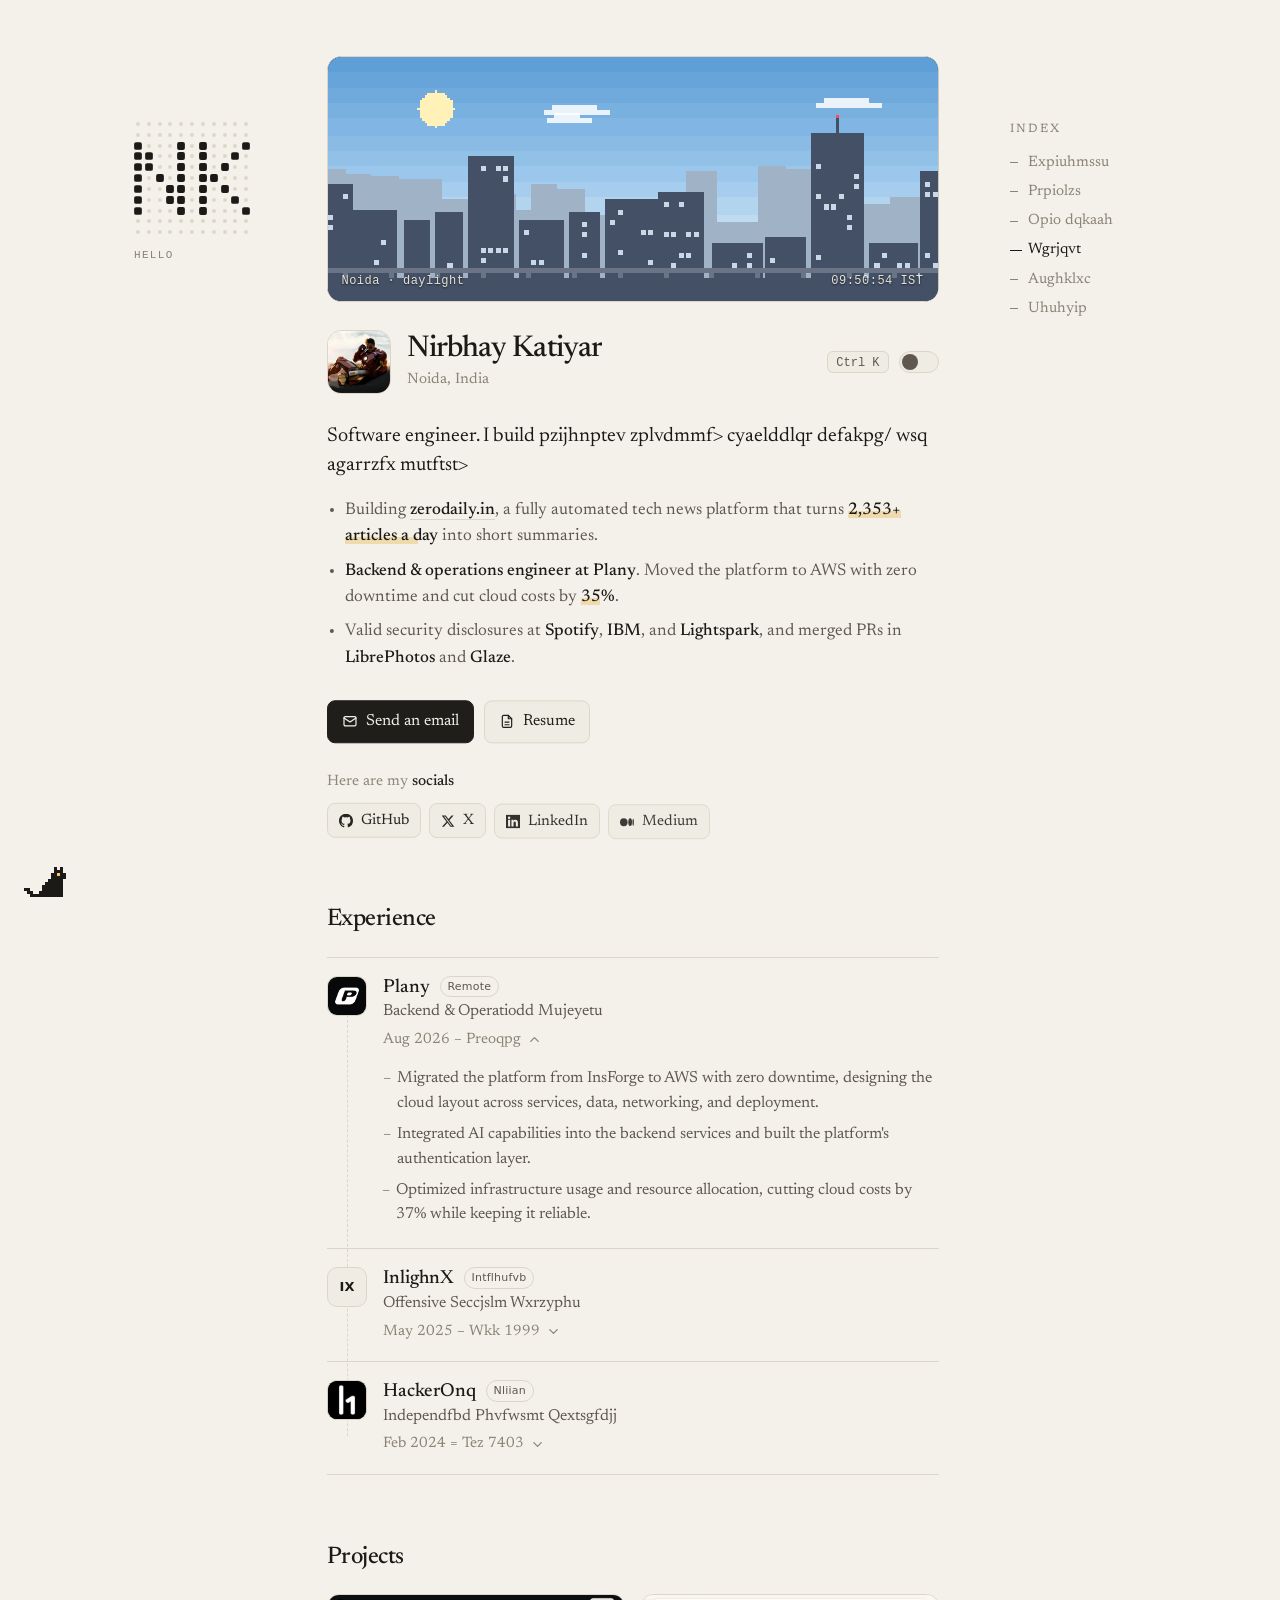
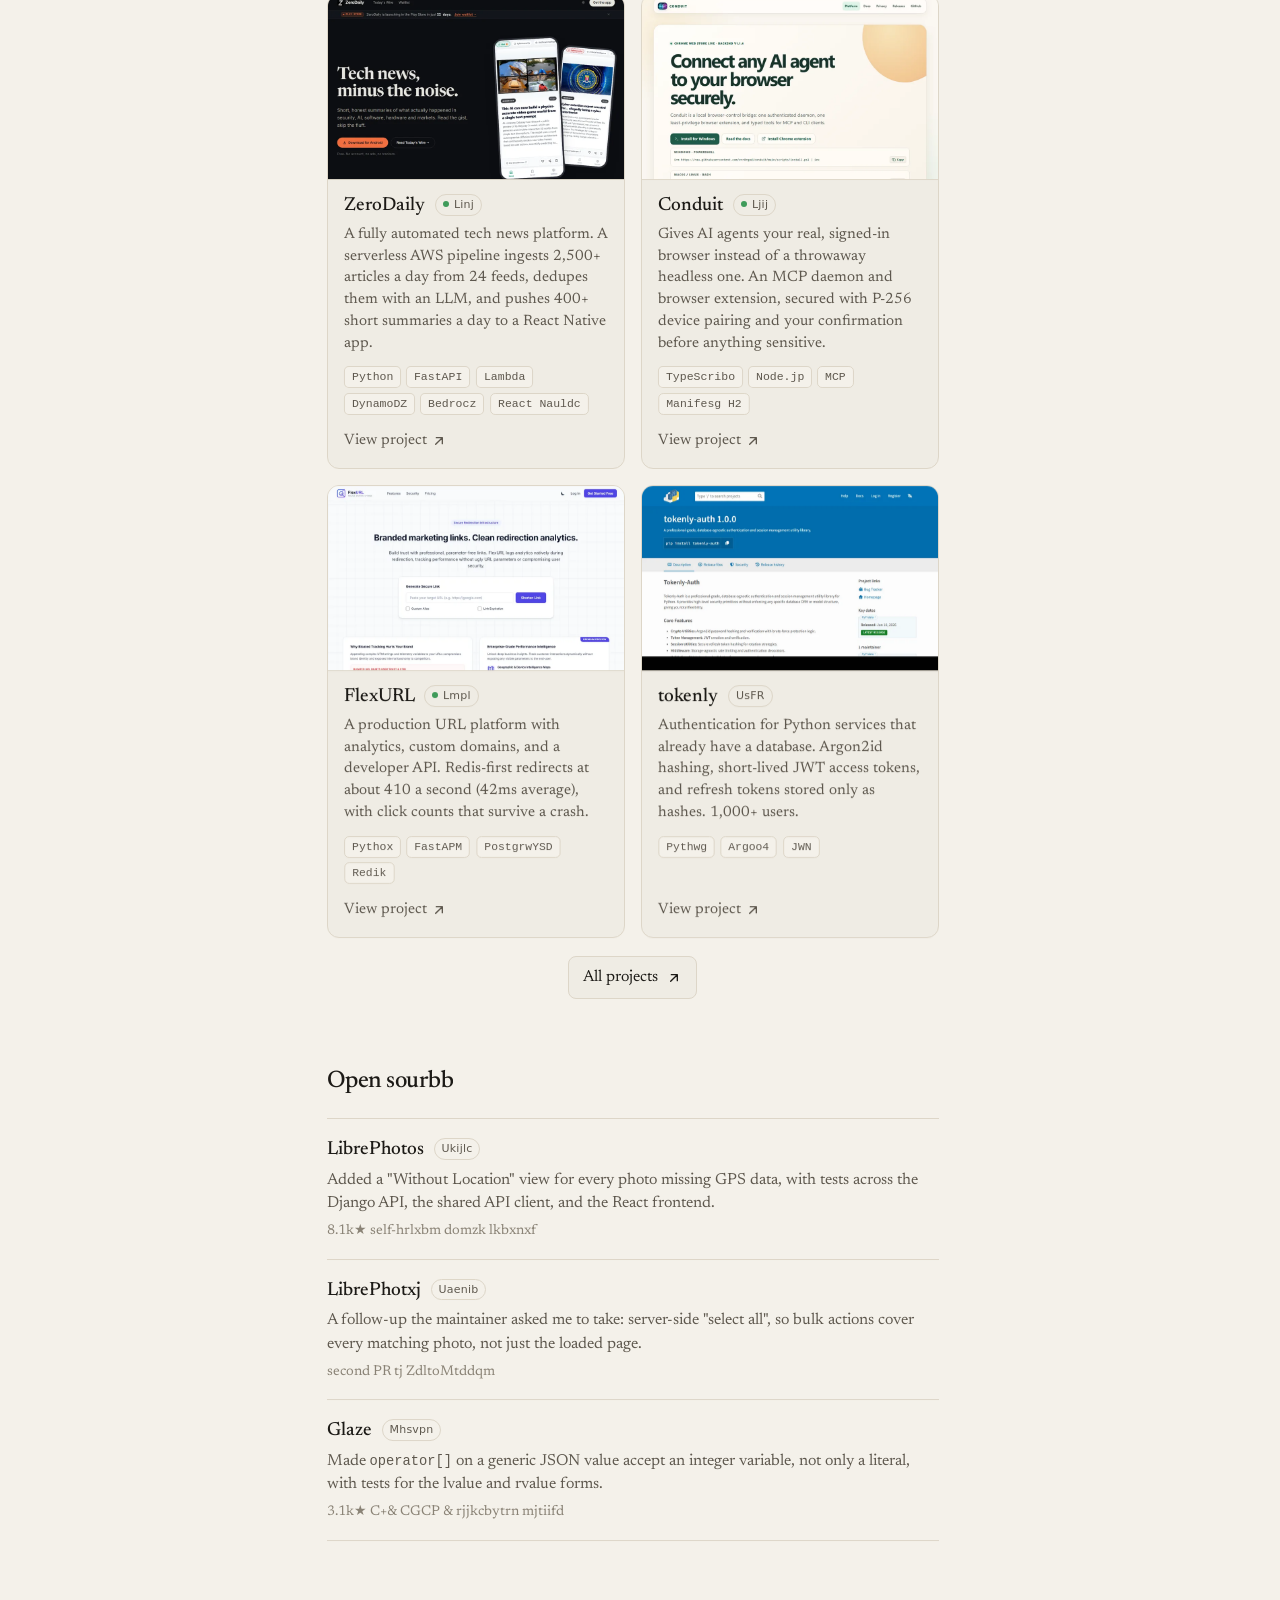
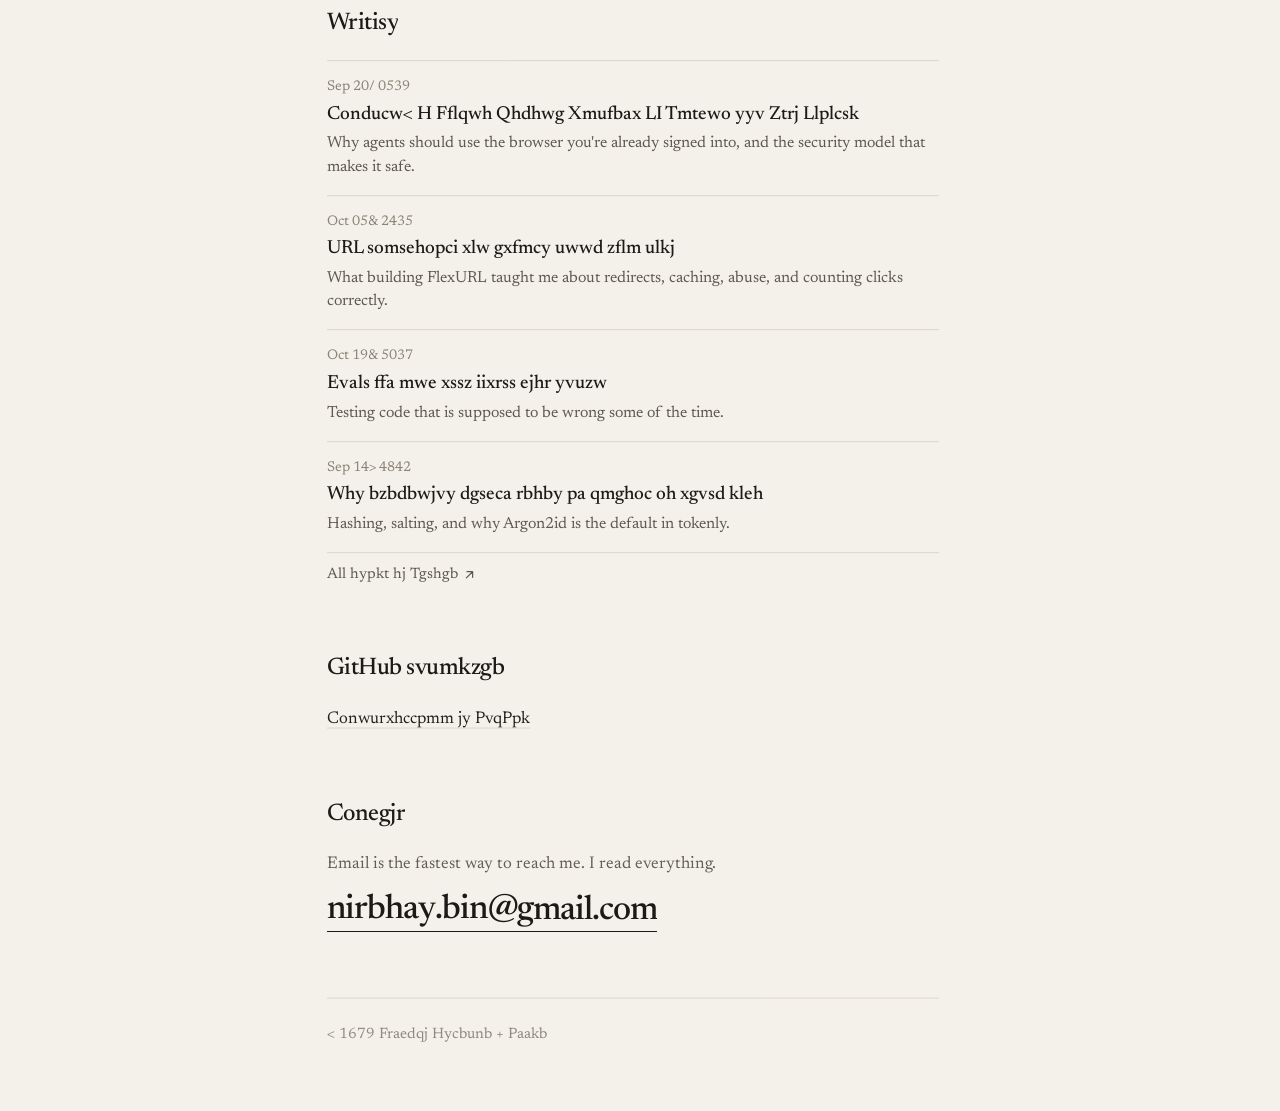
==== index.html @ 8729bc78 "Add Byte the pixel cat, llms.txt, and slow the text decode - Byte wanders the bottom edge, naps, cha" ====
<!DOCTYPE html>
<html lang="en">
<head>
<meta charset="UTF-8">
<meta name="viewport" content="width=device-width, initial-scale=1.0">
<title>Nirbhay Katiyar</title>
<meta name="description" content="Nirbhay Katiyar builds production backends, serverless systems, and security tooling. Valid disclosures at Spotify, IBM, and Lightspark.">
<link rel="canonical" href="https://nirbhay.me/">
<link rel="icon" href="favicon.svg" type="image/svg+xml">
<link rel="alternate" type="text/markdown" href="/llms.txt" title="Summary for AI agents">
<meta property="og:type" content="website">
<meta property="og:title" content="Nirbhay Katiyar">
<meta property="og:description" content="Production backends, serverless systems, and authorized security research.">
<meta property="og:url" content="https://nirbhay.me/">
<meta property="og:image" content="https://nirbhay.me/assets/og.png?v=2">
<meta property="og:image:width" content="1200">
<meta property="og:image:height" content="630">
<meta name="twitter:card" content="summary_large_image">
<link rel="preconnect" href="https://fonts.googleapis.com">
<link rel="preconnect" href="https://fonts.gstatic.com" crossorigin>
<link href="https://fonts.googleapis.com/css2?family=Newsreader:ital,opsz,wght@0,6..72,400;0,6..72,500;1,6..72,400&display=swap" rel="stylesheet">
<link rel="stylesheet" href="assets/style.css?v=e056c3e8">
<script>
try {
  var t = localStorage.getItem('nk-theme');
  if (t === 'dark')
    document.documentElement.classList.add('dark');
} catch (e) {}
if (window.matchMedia && !matchMedia('(prefers-reduced-motion: reduce)').matches) {
  document.documentElement.classList.add('m-js');
  setTimeout(function () { if (!window.__mOk) document.documentElement.classList.remove('m-js'); }, 2500);
}
</script>
</head>
<body class="home">

<svg width="0" height="0" style="position:absolute" aria-hidden="true">
  <symbol id="i-gh" viewBox="0 0 16 16"><path fill="currentColor" d="M8 0C3.58 0 0 3.58 0 8c0 3.54 2.29 6.53 5.47 7.59.4.07.55-.17.55-.38 0-.19-.01-.82-.01-1.49-2.01.37-2.53-.49-2.69-.94-.09-.23-.48-.94-.82-1.13-.28-.15-.68-.52-.01-.53.63-.01 1.08.58 1.23.82.72 1.21 1.87.87 2.33.66.07-.52.28-.87.51-1.07-1.78-.2-3.64-.89-3.64-3.95 0-.87.31-1.59.82-2.15-.08-.2-.36-1.02.08-2.12 0 0 .67-.21 2.2.82.64-.18 1.32-.27 2-.27.68 0 1.36.09 2 .27 1.53-1.04 2.2-.82 2.2-.82.44 1.1.16 1.92.08 2.12.51.56.82 1.27.82 2.15 0 3.07-1.87 3.75-3.65 3.95.29.25.54.73.54 1.48 0 1.07-.01 1.93-.01 2.2 0 .21.15.46.55.38A8.01 8.01 0 0 0 16 8c0-4.42-3.58-8-8-8z"/></symbol>
  <symbol id="i-x" viewBox="0 0 24 24"><path fill="currentColor" d="M18.24 2.25h3.31l-7.23 8.26 8.5 11.24h-6.65l-5.21-6.82-5.97 6.82H1.68l7.73-8.84L1.25 2.25h6.83l4.71 6.23zm-1.16 17.52h1.83L7.08 4.13H5.12z"/></symbol>
  <symbol id="i-in" viewBox="0 0 24 24"><path fill="currentColor" d="M20.45 20.45h-3.56v-5.57c0-1.33-.02-3.04-1.85-3.04-1.85 0-2.14 1.45-2.14 2.94v5.67H9.35V9h3.41v1.56h.05c.48-.9 1.64-1.85 3.37-1.85 3.6 0 4.27 2.37 4.27 5.46v6.28zM5.34 7.43a2.06 2.06 0 1 1 0-4.13 2.06 2.06 0 0 1 0 4.13zM7.12 20.45H3.56V9h3.56v11.45zM22.22 0H1.77C.79 0 0 .77 0 1.73v20.54C0 23.23.79 24 1.77 24h20.45c.98 0 1.78-.77 1.78-1.73V1.73C24 .77 23.2 0 22.22 0z"/></symbol>
  <symbol id="i-md" viewBox="0 0 24 24"><g fill="currentColor"><ellipse cx="6.5" cy="12" rx="6.5" ry="7"/><ellipse cx="17.4" cy="12" rx="3.2" ry="6.6"/><ellipse cx="22.6" cy="12" rx="1.2" ry="6"/></g></symbol>
  <symbol id="i-mail" viewBox="0 0 24 24"><g fill="none" stroke="currentColor" stroke-width="1.8" stroke-linecap="round" stroke-linejoin="round"><rect x="3" y="5" width="18" height="14" rx="2"/><path d="m3 7 9 6 9-6"/></g></symbol>
  <symbol id="i-doc" viewBox="0 0 24 24"><g fill="none" stroke="currentColor" stroke-width="1.8" stroke-linecap="round" stroke-linejoin="round"><path d="M14 3H7a2 2 0 0 0-2 2v14a2 2 0 0 0 2 2h10a2 2 0 0 0 2-2V8z"/><path d="M14 3v5h5M9 13h6M9 17h6"/></g></symbol>
  <symbol id="i-arrow" viewBox="0 0 24 24"><path fill="none" stroke="currentColor" stroke-width="2" stroke-linecap="round" stroke-linejoin="round" d="M7 17 17 7M8 7h9v9"/></symbol>
  <symbol id="i-chev" viewBox="0 0 24 24"><path fill="none" stroke="currentColor" stroke-width="2" stroke-linecap="round" stroke-linejoin="round" d="m6 9 6 6 6-6"/></symbol>
</svg>

<aside class="h-index" aria-label="On this page">
  <p>Index</p>
  <a href="#live" hidden>Live</a>
  <a href="#experience">Experience</a>
  <a href="#projects">Projects</a>
  <a href="#contributions">Open source</a>
  <a href="#writing">Writing</a>
  <a href="#activity">Activity</a>
  <a href="#contact">Contact</a>
</aside>

<div class="h-col">

<figure class="h-hero">
  <canvas id="sky" aria-label="Pixel-art Noida skyline that follows the time of day in India" role="img"></canvas>
  <figcaption><span id="skyMood">Noida</span><span id="skyClock"></span></figcaption>
</figure>

<header class="h-head">
  <img class="h-avatar" src="assets/img/avatar.jpg" alt="Nirbhay Katiyar" width="64" height="64">
  <div class="h-who">
    <h1>Nirbhay Katiyar</h1>
    <p>Noida, India</p>
  </div>
  <div class="h-tools">
    <button class="h-k" id="kOpen" type="button" aria-label="Open command palette"><kbd>Ctrl K</kbd></button>
    <button class="theme-sw" id="themeSw" type="button" aria-label="Switch color theme"></button>
  </div>
</header>

<section class="h-intro">
  <p class="h-lede">Software engineer. I build production backends, serverless systems, and security tooling.</p>
  <ul>
    <li>Building <a href="https://zerodaily.in" target="_blank" rel="noopener"><b>zerodaily.in</b></a>, a fully automated tech news platform that turns <b>2,500+ articles a day</b> into short summaries.</li>
    <li><b>Backend &amp; operations engineer at Plany</b>. Moved the platform to AWS with zero downtime and cut cloud costs by <b>37%</b>.</li>
    <li>Valid security disclosures at <b>Spotify</b>, <b>IBM</b>, and <b>Lightspark</b>, and merged PRs in <b>LibrePhotos</b> and <b>Glaze</b>.</li>
  </ul>
  <div class="h-cta">
    <a class="h-btn solid" href="mailto:nirbhay.bin@gmail.com"><svg><use href="#i-mail"/></svg>Send an email</a>
    <a class="h-btn" href="assets/resume.pdf?v=73116dfe" target="_blank" rel="noopener"><svg><use href="#i-doc"/></svg>Resume</a>
  </div>
  <p class="h-label">Here are my <b>socials</b></p>
  <div class="h-socials">
    <a class="h-chip" href="https://github.com/err0rgod" target="_blank" rel="noopener"><svg><use href="#i-gh"/></svg>GitHub</a>
    <a class="h-chip" href="https://x.com/err0rgod" target="_blank" rel="noopener"><svg><use href="#i-x"/></svg>X</a>
    <a class="h-chip" href="https://linkedin.com/in/nirbhay-katiyar" target="_blank" rel="noopener"><svg><use href="#i-in"/></svg>LinkedIn</a>
    <a class="h-chip" href="https://err0rgod.medium.com" target="_blank" rel="noopener"><svg><use href="#i-md"/></svg>Medium</a>
  </div>
</section>

<section id="live" class="h-sec h-live" hidden>
  <h2>Live from zerodaily.in</h2>
  <ol class="h-wire"></ol>
  <p class="h-live-more"><a href="https://zerodaily.in/wire" target="_blank" rel="noopener">Read the full wire <svg><use href="#i-arrow"/></svg></a></p>
</section>

<section id="experience" class="h-sec">
  <h2>Experience</h2>
  <div class="h-exp">
    <details class="h-job" open>
      <summary>
        <img class="h-logo" src="assets/img/plany.png" alt="" width="40" height="40">
        <div class="h-jobtext">
          <p class="h-co">Plany <span class="h-tag">Remote</span></p>
          <p class="h-role">Backend &amp; Operations Engineer</p>
          <p class="h-when">Aug 2026 – Present <svg class="h-chev"><use href="#i-chev"/></svg></p>
        </div>
      </summary>
      <ul>
        <li>Migrated the platform from InsForge to AWS with zero downtime, designing the cloud layout across services, data, networking, and deployment.</li>
        <li>Integrated AI capabilities into the backend services and built the platform's authentication layer.</li>
        <li>Optimized infrastructure usage and resource allocation, cutting cloud costs by 37% while keeping it reliable.</li>
      </ul>
    </details>
    <details class="h-job">
      <summary>
        <span class="h-logo h-mono" aria-hidden="true">IX</span>
        <div class="h-jobtext">
          <p class="h-co">InlighnX <span class="h-tag">Internship</span></p>
          <p class="h-role">Offensive Security Engineer</p>
          <p class="h-when">May 2025 – Aug 2025 <svg class="h-chev"><use href="#i-chev"/></svg></p>
        </div>
      </summary>
      <ul>
        <li>Reviewed auth flows, authorization boundaries, and exposed endpoints.</li>
        <li>Built Python for recon, subdomain discovery, and checks that could be repeated.</li>
        <li>Turned findings into proofs an engineer could act on, then retested the fix.</li>
      </ul>
    </details>
    <details class="h-job">
      <summary>
        <img class="h-logo" src="assets/img/hackerone.png" alt="" width="40" height="40">
        <div class="h-jobtext">
          <p class="h-co">HackerOne <span class="h-tag">Remote</span></p>
          <p class="h-role">Independent Security Researcher</p>
          <p class="h-when">Feb 2024 – Jan 2025 <svg class="h-chev"><use href="#i-chev"/></svg></p>
        </div>
      </summary>
      <ul>
        <li>Valid, triaged reports to IBM, Spotify, and Lightspark.</li>
        <li>IDOR, authentication flaws, information disclosure, and business-logic bugs.</li>
        <li>Wrote reproducible proofs and stayed through remediation.</li>
      </ul>
    </details>
  </div>
</section>

<section id="projects" class="h-sec">
  <h2>Projects</h2>
  <div class="h-cards">
    <a class="h-card" href="zerodaily.html">
      <img src="assets/img/zerodaily.webp" alt="zerodaily.in home page" width="880" height="550" loading="lazy">
      <div class="h-cardbody">
        <p class="h-cardtitle">ZeroDaily <span class="h-status live">Live</span></p>
        <p>A fully automated tech news platform. A serverless AWS pipeline ingests 2,500+ articles a day from 24 feeds, dedupes them with an LLM, and pushes 400+ short summaries a day to a React Native app.</p>
        <p class="h-stack"><span>Python</span><span>FastAPI</span><span>Lambda</span><span>DynamoDB</span><span>Bedrock</span><span>React Native</span></p>
        <span class="h-more">View project <svg><use href="#i-arrow"/></svg></span>
      </div>
    </a>
    <a class="h-card" href="conduit.html">
      <img src="assets/img/conduit.webp" alt="conduit.nirbhay.me home page" width="880" height="550" loading="lazy">
      <div class="h-cardbody">
        <p class="h-cardtitle">Conduit <span class="h-status live">Live</span></p>
        <p>Gives AI agents your real, signed-in browser instead of a throwaway headless one. An MCP daemon and browser extension, secured with P-256 device pairing and your confirmation before anything sensitive.</p>
        <p class="h-stack"><span>TypeScript</span><span>Node.js</span><span>MCP</span><span>Manifest V3</span></p>
        <span class="h-more">View project <svg><use href="#i-arrow"/></svg></span>
      </div>
    </a>
    <a class="h-card" href="flexurl.html">
      <img src="assets/img/flexurl.webp" alt="flexurl.app home page" width="880" height="550" loading="lazy">
      <div class="h-cardbody">
        <p class="h-cardtitle">FlexURL <span class="h-status live">Live</span></p>
        <p>A production URL platform with analytics, custom domains, and a developer API. Redis-first redirects at about 410 a second (42ms average), with click counts that survive a crash.</p>
        <p class="h-stack"><span>Python</span><span>FastAPI</span><span>PostgreSQL</span><span>Redis</span></p>
        <span class="h-more">View project <svg><use href="#i-arrow"/></svg></span>
      </div>
    </a>
    <a class="h-card" href="tokenly.html">
      <img src="assets/img/tokenly.webp" alt="tokenly-auth on PyPI" width="880" height="550" loading="lazy">
      <div class="h-cardbody">
        <p class="h-cardtitle">tokenly <span class="h-status">PyPI</span></p>
        <p>Authentication for Python services that already have a database. Argon2id hashing, short-lived JWT access tokens, and refresh tokens stored only as hashes. 1,000+ users.</p>
        <p class="h-stack"><span>Python</span><span>Argon2</span><span>JWT</span></p>
        <span class="h-more">View project <svg><use href="#i-arrow"/></svg></span>
      </div>
    </a>
  </div>
  <p class="h-all"><a class="h-btn" href="projects.html">All projects <svg><use href="#i-arrow"/></svg></a></p>
</section>

<section id="contributions" class="h-sec">
  <h2>Open source</h2>
  <div class="h-list">
    <a class="h-row" href="https://github.com/LibrePhotos/librephotos/pull/2558" target="_blank" rel="noopener">
      <p class="h-rowtitle">LibrePhotos <span class="h-tag">Merged</span></p>
      <p>Added a "Without Location" view for every photo missing GPS data, with tests across the Django API, the shared API client, and the React frontend.</p>
      <p class="h-meta">8.1k★ self-hosted photo manager</p>
    </a>
    <a class="h-row" href="https://github.com/LibrePhotos/librephotos/pull/2659" target="_blank" rel="noopener">
      <p class="h-rowtitle">LibrePhotos <span class="h-tag">Merged</span></p>
      <p>A follow-up the maintainer asked me to take: server-side "select all", so bulk actions cover every matching photo, not just the loaded page.</p>
      <p class="h-meta">second PR to LibrePhotos</p>
    </a>
    <a class="h-row" href="https://github.com/stephenberry/glaze/pull/2998" target="_blank" rel="noopener">
      <p class="h-rowtitle">Glaze <span class="h-tag">Merged</span></p>
      <p>Made <code>operator[]</code> on a generic JSON value accept an integer variable, not only a literal, with tests for the lvalue and rvalue forms.</p>
      <p class="h-meta">3.1k★ C++ JSON &amp; reflection library</p>
    </a>
  </div>
</section>

<section id="writing" class="h-sec">
  <h2>Writing</h2>
  <div class="h-list">
    <a class="h-row h-post" href="https://err0rgod.medium.com/conduit-a-secure-bridge-between-ai-agents-and-your-browser-7c4d27bb9a1b" target="_blank" rel="noopener">
      <p class="h-meta">Sep 20, 2026</p>
      <p class="h-rowtitle">Conduit: A Secure Bridge Between AI Agents and Your Browser</p>
      <p>Why agents should use the browser you're already signed into, and the security model that makes it safe.</p>
    </a>
    <a class="h-row h-post" href="https://err0rgod.medium.com/urlshorteners-are-harder-than-they-look-4e3148f29ccb" target="_blank" rel="noopener">
      <p class="h-meta">Oct 17, 2026</p>
      <p class="h-rowtitle">URL shorteners are harder than they look</p>
      <p>What building FlexURL taught me about redirects, caching, abuse, and counting clicks correctly.</p>
    </a>
    <a class="h-row h-post" href="https://err0rgod.medium.com/evals-and-how-they-differ-from-tests-3e412a9c8f67" target="_blank" rel="noopener">
      <p class="h-meta">Oct 19, 2026</p>
      <p class="h-rowtitle">Evals and how they differ from tests</p>
      <p>Testing code that is supposed to be wrong some of the time.</p>
    </a>
    <a class="h-row h-post" href="https://err0rgod.medium.com/why-passwords-should-never-be-stored-in-plain-text-2feddba25c54" target="_blank" rel="noopener">
      <p class="h-meta">Sep 18, 2026</p>
      <p class="h-rowtitle">Why passwords should never be stored in plain text</p>
      <p>Hashing, salting, and why Argon2id is the default in tokenly.</p>
    </a>
  </div>
  <p class="h-live-more"><a href="https://err0rgod.medium.com" target="_blank" rel="noopener">All posts on Medium <svg><use href="#i-arrow"/></svg></a></p>
</section>

<section id="activity" class="h-sec">
  <h2>GitHub activity</h2>
  <div class="cal" id="ghcal" data-user="err0rgod">
    <p class="cal-total"><a href="https://github.com/err0rgod" target="_blank" rel="noopener">Contributions on GitHub</a></p>
    <div class="cal-scroll"><div class="cal-grid" aria-hidden="true"></div></div>
  </div>
</section>

<section id="contact" class="h-sec">
  <h2>Contact</h2>
  <p class="h-contact">Email is the fastest way to reach me. I read everything.</p>
  <a class="email" href="mailto:nirbhay.bin@gmail.com">nirbhay.bin@gmail.com</a>
</section>

<footer class="h-foot">
  <span>© 2026 Nirbhay Katiyar · Noida</span>
</footer>

</div>

<script src="assets/site.js?v=4fc0b7d2"></script>
<script src="assets/hero.js?v=73bb0a71"></script>
<script src="assets/live.js?v=7a112f97"></script>
<script src="assets/cmdk.js?v=eb5fa84e"></script>
<script src="assets/vendor/anime.umd.min.js?v=4.5.0"></script>
<script src="assets/motion.js?v=9708ab90"></script>
<script src="assets/sign.js?v=d46a797c"></script>
<script src="assets/pet.js?v=a736d54f"></script>
</body>
</html>
---- assets/style.css ----
/* nirbhay.me — editorial, quiet */
:root {
  --paper: #f4f1ea;
  --panel: #efece4;
  --ink: #1c1a16;
  --soft: #5e584e;
  --faint: #8a8376;
  --line: #ddd6c8;
  --navbg: rgba(244, 241, 234, 0.92);
  --log-bg: #1c1a17;
  --log-fg: #e7e1d6;
  color-scheme: light;
}
html.dark {
  --paper: #121110;
  --panel: #1c1a17;
  --ink: #ece7dc;
  --soft: #b3ab9e;
  --faint: #8a8174;
  --line: #2e2a25;
  --navbg: rgba(18, 17, 16, 0.92);
  --log-bg: #0c0b0a;
  --log-fg: #e7e1d6;
  color-scheme: dark;
}

* { margin: 0; padding: 0; box-sizing: border-box; }
html { scroll-behavior: smooth; scrollbar-gutter: stable; }
body {
  background: var(--paper);
  color: var(--ink);
  font-family: "Newsreader", "Iowan Old Style", Palatino, "Palatino Linotype", serif;
  font-size: 18px;
  line-height: 1.55;
  font-weight: 400;
  font-optical-sizing: auto;
}
::selection { background: var(--ink); color: var(--paper); }
a { color: inherit; text-decoration: none; }
code, pre, .mono { font-family: ui-monospace, "SFMono-Regular", Consolas, monospace; }
.wrap { max-width: 960px; margin: 0 auto; padding: 0 28px; }

nav {
  position: sticky;
  top: 0;
  z-index: 20;
  background: var(--navbg);
  backdrop-filter: blur(10px);
  border-bottom: 1px solid var(--line);
}
nav .wrap {
  display: flex;
  align-items: center;
  gap: 22px;
  min-height: 64px;
  flex-wrap: wrap;
  padding-top: 12px;
  padding-bottom: 12px;
}
.brand { font-size: 18px; font-weight: 500; letter-spacing: -0.02em; }
nav .links {
  margin-left: auto;
  display: flex;
  align-items: center;
  flex-wrap: wrap;
  gap: 8px 20px;
  font-size: 16px;
  min-width: 0;
}
nav .links a { color: var(--soft); }
nav .links a:hover { color: var(--ink); }
.theme-sw {
  appearance: none;
  position: relative;
  flex: none;
  width: 40px;
  height: 22px;
  padding: 0;
  border: 1px solid var(--line);
  border-radius: 999px;
  background: var(--panel);
  cursor: pointer;
  transition: border-color 0.2s ease, background 0.2s ease;
}
.theme-sw::after {
  content: "";
  position: absolute;
  top: 50%;
  left: 2px;
  width: 16px;
  height: 16px;
  margin-top: -8px;
  border-radius: 50%;
  background: var(--soft);
  transition: transform 0.2s ease, background 0.2s ease;
}
html.dark .theme-sw::after { transform: translateX(18px); background: var(--ink); }
.theme-sw:hover { border-color: var(--soft); }
.theme-sw:hover::after { background: var(--ink); }

header.hero { padding: 72px 0 28px; }
.eyebrow {
  color: var(--faint);
  font-size: 15px;
  letter-spacing: 0.14em;
  text-transform: uppercase;
  margin-bottom: 14px;
}
.eyebrow a { color: var(--soft); border-bottom: 1px solid var(--line); }
.eyebrow a:hover { color: var(--ink); border-bottom-color: var(--ink); }
.htitle {
  font-size: clamp(46px, 7vw, 78px);
  font-weight: 500;
  letter-spacing: -0.035em;
  line-height: 0.96;
}
.lede {
  max-width: 38rem;
  margin-top: 22px;
  color: var(--soft);
  font-size: 21px;
  line-height: 1.45;
}
.lede b { color: var(--ink); font-weight: 500; }
.hero-links {
  display: flex;
  flex-wrap: wrap;
  gap: 8px 22px;
  margin-top: 26px;
  font-size: 17px;
}
.hero-links a {
  color: var(--ink);
  border-bottom: 1px solid var(--line);
  padding-bottom: 1px;
}
.hero-links a:hover { border-bottom-color: var(--ink); }
.avail {
  margin-top: 18px;
  color: var(--faint);
  font-size: 16px;
  font-style: italic;
}

section { padding: 64px 0; }
.shead { margin-bottom: 8px; }
.shead h2, .label {
  font-size: 13px;
  font-weight: 500;
  letter-spacing: 0.16em;
  text-transform: uppercase;
  color: var(--faint);
}

.work { margin-top: 8px; }
.piece {
  display: grid;
  grid-template-columns: minmax(140px, 0.8fr) minmax(0, 1.8fr) auto;
  gap: 12px 32px;
  align-items: baseline;
  padding: 26px 0;
  border-top: 1px solid var(--line);
}
.piece:last-child { border-bottom: 1px solid var(--line); }
.piece h3 {
  font-size: 26px;
  font-weight: 500;
  letter-spacing: -0.025em;
  line-height: 1.15;
}
.piece p { color: var(--soft); font-size: 17px; line-height: 1.45; }
.piece .where {
  color: var(--faint);
  font-size: 15px;
  text-align: right;
}
.piece:hover h3 { text-decoration: underline; text-underline-offset: 4px; }
.more { margin-top: 22px; font-size: 17px; }
.more a { color: var(--soft); border-bottom: 1px solid var(--line); padding-bottom: 1px; }
.more a:hover { color: var(--ink); border-bottom-color: var(--ink); }

.figures {
  display: grid;
  grid-template-columns: repeat(4, 1fr);
  margin-top: 18px;
  border-top: 1px solid var(--line);
}
.figures div { padding: 18px 18px 18px 0; }
.figures strong {
  display: block;
  font-size: clamp(28px, 3vw, 36px);
  font-weight: 500;
  letter-spacing: -0.03em;
  line-height: 1.1;
}
.figures span { display: block; margin-top: 6px; color: var(--soft); font-size: 15px; line-height: 1.35; }

.arch {
  margin-top: 28px;
  border: 1px solid var(--line);
  background: var(--panel);
  padding: 12px;
}
.arch-img { width: 100%; height: auto; display: block; }
.arch-cap, figcaption.arch-cap {
  display: flex;
  justify-content: space-between;
  gap: 12px;
  flex-wrap: wrap;
  margin-top: 10px;
  color: var(--faint);
  font-size: 15px;
}
.arch-cap a { border-bottom: 1px solid var(--line); }
.arch-cap a:hover { color: var(--ink); border-bottom-color: var(--ink); }
html.dark .arch-link-light { display: none; }
html:not(.dark) .arch-link-dark { display: none; }

.cal { margin-top: 14px; }
.cal-total { color: var(--soft); font-size: 17px; margin-bottom: 14px; }
.cal-total a { color: var(--ink); border-bottom: 1px solid var(--line); }
.cal-total a:hover { border-bottom-color: var(--ink); }
.cal-scroll { overflow-x: auto; padding-bottom: 4px; }
.cal-grid {
  display: grid;
  grid-template-rows: repeat(7, 11px);
  grid-auto-flow: column;
  grid-auto-columns: 11px;
  gap: 3px;
  width: max-content;
}
.cal-grid i { display: block; border-radius: 2px; background: var(--line); }
.cal-grid i.l1 { background: color-mix(in srgb, var(--ink) 25%, var(--line)); }
.cal-grid i.l2 { background: color-mix(in srgb, var(--ink) 50%, var(--line)); }
.cal-grid i.l3 { background: color-mix(in srgb, var(--ink) 75%, var(--line)); }
.cal-grid i.l4 { background: var(--ink); }

.roles { margin-top: 8px; }
.role {
  display: grid;
  grid-template-columns: 170px 1fr;
  gap: 24px;
  padding: 24px 0;
  border-top: 1px solid var(--line);
}
.role:last-child { border-bottom: 1px solid var(--line); }
.role .when { color: var(--faint); font-size: 16px; padding-top: 4px; }
.role h3 { font-size: 22px; font-weight: 500; letter-spacing: -0.02em; }
.role h3 span { color: var(--soft); font-weight: 400; }
.role ul { list-style: none; margin-top: 8px; }
.role li { color: var(--soft); font-size: 17px; padding: 3px 0; }

.contact p { color: var(--soft); max-width: 36rem; }
.email {
  display: inline-block;
  margin-top: 14px;
  max-width: 100%;
  font-size: clamp(26px, 4vw, 42px);
  font-weight: 500;
  letter-spacing: -0.03em;
  line-height: 1.15;
  border-bottom: 1px solid var(--ink);
  overflow-wrap: anywhere;
}
.email:hover { color: var(--soft); }

footer { padding: 28px 0 48px; color: var(--faint); font-size: 15px; }
footer .wrap { display: flex; justify-content: space-between; gap: 12px 24px; flex-wrap: wrap; }
footer .handles { display: flex; gap: 16px; flex-wrap: wrap; }
footer a:hover { color: var(--ink); }

/* project pages */
.dhead { padding: 56px 0 8px; }
.dhead + main > section { padding-top: 20px; }
.dhead .back { display: inline-block; margin-bottom: 22px; color: var(--soft); font-size: 16px; border-bottom: 1px solid transparent; }
.dhead .back:hover { color: var(--ink); border-bottom-color: var(--line); }
.dhead h1 {
  font-size: clamp(40px, 6vw, 64px);
  font-weight: 500;
  letter-spacing: -0.035em;
  line-height: 0.98;
}
.dhead h1 .g {
  display: block;
  margin-top: 10px;
  font-size: 0.42em;
  font-weight: 400;
  font-style: italic;
  letter-spacing: 0;
  color: var(--soft);
  line-height: 1.3;
}
.dhead .tagline {
  margin-top: 18px;
  max-width: 40rem;
  color: var(--soft);
  font-size: 19px;
  line-height: 1.45;
}
.dhead .dlinks, .dsec .dlinks { display: flex; flex-wrap: wrap; gap: 10px; margin-top: 22px; }
.dsec { padding: 48px 0; border-bottom: 1px solid var(--line); }
.dsec h2 {
  font-size: 28px;
  font-weight: 500;
  letter-spacing: -0.025em;
  text-transform: none;
  color: var(--ink);
  margin-bottom: 8px;
}
.dsec .dsub { color: var(--faint); font-size: 16px; font-style: italic; margin-bottom: 18px; }
.dsec p.body { color: var(--soft); max-width: 42rem; margin-bottom: 10px; }
.dsec p.body b { color: var(--ink); font-weight: 500; }

.btn {
  display: inline-flex;
  align-items: center;
  font: inherit;
  font-size: 16px;
  padding: 8px 14px;
  border: 1px solid var(--ink);
  background: transparent;
  color: var(--ink);
}
.btn.solid { background: var(--ink); color: var(--paper); }
.btn.solid:hover { background: transparent; color: var(--ink); }
.btn.line { border-color: var(--line); }
.btn.line:hover { border-color: var(--ink); }

.statboxes {
  display: grid;
  grid-template-columns: repeat(4, 1fr);
  border-top: 1px solid var(--line);
}
.sbox {
  background: transparent;
  border: 0;
  border-radius: 0;
  padding: 16px 16px 18px 0;
  border-bottom: 1px solid var(--line);
}
.sbox::after { content: none; }
.sbox .n {
  font-size: clamp(26px, 3vw, 34px);
  font-weight: 500;
  letter-spacing: -0.03em;
  line-height: 1.1;
}
.sbox .n em { font-style: normal; }
.sbox .l {
  margin-top: 6px;
  color: var(--soft);
  font-size: 14px;
  letter-spacing: 0;
  line-height: 1.4;
  text-transform: lowercase;
}

.repo-grid { display: grid; grid-template-columns: 1fr 1fr; gap: 12px; }
.repo {
  display: block;
  border: 1px solid var(--line);
  padding: 16px 18px;
  background: transparent;
}
.repo:hover { background: var(--panel); }
.repo .rn { font-weight: 500; text-decoration: underline; text-underline-offset: 3px; }
.repo .rd { margin-top: 6px; color: var(--soft); font-size: 16px; line-height: 1.45; }

ul.feat { list-style: none; max-width: 44rem; }
ul.feat li {
  padding: 12px 0;
  border-bottom: 1px solid var(--line);
  color: var(--soft);
  font-size: 17px;
  line-height: 1.5;
}
ul.feat li b { color: var(--ink); font-weight: 500; }
ul.feat li code {
  font-size: 0.86em;
  background: var(--panel);
  padding: 0 4px;
}

pre.code {
  margin: 16px 0;
  padding: 16px 18px;
  overflow-x: auto;
  background: var(--log-bg);
  color: var(--log-fg);
  border: 1px solid var(--line);
  font-size: 13.5px;
  line-height: 1.7;
}
pre.code .c { color: #8d877c; }
pre.code .k { color: #d7c4a3; }
pre.code .s { color: #c9d4c5; }
pre.code .n { color: #e3c7a1; }

.warnbox {
  margin-top: 18px;
  padding: 2px 0 2px 16px;
  border-left: 2px solid var(--ink);
  color: var(--soft);
  font-size: 16px;
  line-height: 1.5;
}

@media (max-width: 800px) {
  nav .wrap { align-items: flex-start; row-gap: 8px; }
  nav .links { margin-left: 0; flex-basis: 100%; gap: 14px 18px; }
  .piece, .role { grid-template-columns: 1fr; gap: 6px; }
  .piece .where { text-align: left; }
  .figures, .statboxes { grid-template-columns: 1fr 1fr; }
  .repo-grid { grid-template-columns: 1fr; }
  .lede { font-size: 19px; }
  .wrap { padding: 0 20px; }
}
@media (prefers-reduced-motion: reduce) {
  html { scroll-behavior: auto; }
}

/* home: single column, side index */
.home { font-size: 17px; }
.h-col { max-width: 660px; margin: 0 auto; padding: 56px 24px 0; }
.h-sec { padding: 0; margin-top: 64px; }
.h-sec h2 {
  font-size: 24px;
  font-weight: 500;
  letter-spacing: -0.02em;
  margin-bottom: 18px;
}
.h-head { display: flex; align-items: center; gap: 16px; }
.h-avatar { width: 64px; height: 64px; border-radius: 14px; object-fit: cover; border: 1px solid var(--line); }
.h-who { flex: 1; min-width: 0; }
.h-who h1 { font-size: 30px; font-weight: 500; letter-spacing: -0.03em; line-height: 1.1; }
.h-who p { color: var(--faint); font-size: 15px; margin-top: 2px; }

.h-intro { margin-top: 28px; padding: 0; }
.h-lede { font-size: 20px; line-height: 1.45; }
.h-intro ul { margin: 14px 0 0 1.1em; color: var(--soft); }
.h-intro li { padding: 4px 0; }
.h-intro li b { color: var(--ink); font-weight: 500; }
.h-intro li a b { border-bottom: 1px solid var(--line); }
.h-intro li a:hover b { border-bottom-color: var(--ink); }

.h-cta { display: flex; flex-wrap: wrap; gap: 10px; margin-top: 24px; }
.h-btn, .h-chip {
  display: inline-flex;
  align-items: center;
  gap: 8px;
  border: 1px solid var(--line);
  background: var(--panel);
  color: var(--ink);
  border-radius: 8px;
  transition: border-color 0.15s ease, background 0.15s ease;
}
.h-btn { padding: 8px 14px; font-size: 16px; }
.h-btn svg, .h-chip svg, .h-more svg { width: 16px; height: 16px; flex: none; }
.h-btn:hover, .h-chip:hover { border-color: var(--soft); }
.h-btn.solid { background: var(--ink); border-color: var(--ink); color: var(--paper); }
.h-btn.solid:hover { background: var(--soft); border-color: var(--soft); }
.h-label { margin-top: 26px; color: var(--faint); font-size: 15px; }
.h-label b { color: var(--ink); font-weight: 500; }
.h-socials { display: flex; flex-wrap: wrap; gap: 8px; margin-top: 10px; }
.h-chip { padding: 5px 11px; font-size: 15px; }
.h-chip svg { width: 14px; height: 14px; }

.h-tag, .h-status {
  display: inline-block;
  vertical-align: 2px;
  margin-left: 6px;
  padding: 1px 7px;
  border: 1px solid var(--line);
  border-radius: 999px;
  color: var(--soft);
  font-family: ui-sans-serif, system-ui, -apple-system, "Segoe UI", sans-serif;
  font-size: 11px;
  font-weight: 400;
  letter-spacing: 0.02em;
  line-height: 1.6;
}
.h-status.live::before {
  content: "";
  display: inline-block;
  width: 6px;
  height: 6px;
  margin-right: 5px;
  border-radius: 50%;
  background: #3f9b5a;
  vertical-align: 1px;
}

.h-job { border-top: 1px solid var(--line); }
.h-job:last-child { border-bottom: 1px solid var(--line); }
.h-job summary {
  display: flex;
  gap: 16px;
  padding: 18px 0;
  cursor: pointer;
  list-style: none;
}
.h-job summary::-webkit-details-marker { display: none; }
.h-logo {
  width: 40px;
  height: 40px;
  flex: none;
  border-radius: 10px;
  border: 1px solid var(--line);
  object-fit: cover;
  background: #0b0b0c;
}
.h-mono {
  display: grid;
  place-items: center;
  background: var(--panel);
  color: var(--ink);
  font-family: ui-sans-serif, system-ui, -apple-system, "Segoe UI", sans-serif;
  font-size: 13px;
  font-weight: 600;
}
.h-co { font-size: 19px; font-weight: 500; line-height: 1.25; }
.h-role { color: var(--soft); font-size: 16px; }
.h-when { display: flex; align-items: center; gap: 6px; margin-top: 4px; color: var(--faint); font-size: 15px; }
.h-chev { width: 15px; height: 15px; transition: transform 0.2s ease; }
.h-job[open] .h-chev { transform: rotate(180deg); }
.h-job summary:hover .h-co { text-decoration: underline; text-underline-offset: 4px; }
.h-job ul { list-style: none; margin: -6px 0 18px 56px; }
.h-job li { position: relative; padding: 3px 0 3px 14px; color: var(--soft); font-size: 16px; }
.h-job li::before { content: "–"; position: absolute; left: 0; color: var(--faint); }

.h-cards { display: grid; grid-template-columns: 1fr 1fr; gap: 16px; }
.h-card {
  display: flex;
  flex-direction: column;
  border: 1px solid var(--line);
  border-radius: 12px;
  overflow: hidden;
  background: var(--panel);
  transition: border-color 0.15s ease, transform 0.15s ease;
}
.h-card:hover { border-color: var(--soft); transform: translateY(-2px); }
.h-card img { display: block; width: 100%; height: auto; aspect-ratio: 16 / 10; object-fit: cover; object-position: top; border-bottom: 1px solid var(--line); }
.h-cardbody { display: flex; flex-direction: column; flex: 1; padding: 14px 16px 16px; }
.h-cardtitle { font-size: 19px; font-weight: 500; line-height: 1.25; }
.h-cardbody > p:nth-child(2) { margin-top: 6px; color: var(--soft); font-size: 15px; line-height: 1.45; }
.h-stack { display: flex; flex-wrap: wrap; gap: 5px; margin-top: 12px; }
.h-stack span {
  padding: 1px 7px;
  border-radius: 5px;
  background: var(--paper);
  border: 1px solid var(--line);
  color: var(--soft);
  font-family: ui-monospace, "SFMono-Regular", Consolas, monospace;
  font-size: 11.5px;
}
.h-more { display: inline-flex; align-items: center; gap: 4px; margin-top: auto; padding-top: 14px; color: var(--soft); font-size: 15px; }
.h-card:hover .h-more { color: var(--ink); }
.h-all { margin-top: 18px; text-align: center; }

.h-row { display: block; padding: 16px 0; border-top: 1px solid var(--line); }
.h-row:last-child { border-bottom: 1px solid var(--line); }
.h-rowtitle { font-size: 19px; font-weight: 500; }
.h-row p:nth-child(2) { margin-top: 4px; color: var(--soft); font-size: 16px; line-height: 1.45; }
.h-row code { font-size: 0.86em; }
.h-meta { margin-top: 6px; color: var(--faint); font-size: 14px; }
.h-row:hover .h-rowtitle { text-decoration: underline; text-underline-offset: 4px; }

.h-contact { color: var(--soft); }
.home .email { font-size: clamp(24px, 4vw, 34px); }
.h-foot { display: flex; justify-content: space-between; gap: 12px; margin-top: 64px; padding: 24px 0 48px; border-top: 1px solid var(--line); color: var(--faint); font-size: 15px; }

.h-index { display: none; }
@media (min-width: 1100px) {
  .h-index {
    display: flex;
    flex-direction: column;
    gap: 6px;
    position: fixed;
    top: 120px;
    left: calc(50% + 370px);
    font-size: 15px;
  }
  .h-index p {
    margin-bottom: 6px;
    color: var(--faint);
    font-size: 12px;
    letter-spacing: 0.16em;
    text-transform: uppercase;
  }
  .h-index a { position: relative; padding-left: 18px; color: var(--faint); }
  .h-index a::before {
    content: "";
    position: absolute;
    left: 0;
    top: 50%;
    width: 8px;
    border-top: 1px solid currentColor;
    transition: width 0.2s ease;
  }
  .h-index a:hover, .h-index a.on { color: var(--ink); }
  .h-index a.on::before { width: 12px; }
}
@media (max-width: 640px) {
  .h-col { padding-top: 36px; padding-left: 16px; padding-right: 16px; }
  .h-cards { grid-template-columns: 1fr; }
  .h-job ul { margin-left: 0; }
  .h-who h1 { font-size: 26px; }
}

/* home: skyline banner */
.h-hero { position: relative; margin: 0 0 28px; border-radius: 14px; overflow: hidden; border: 1px solid var(--line); background: #070b1f; }
.h-hero canvas { display: block; width: 100%; height: auto; aspect-ratio: 5 / 2; image-rendering: pixelated; }
.h-hero figcaption {
  position: absolute;
  left: 0; right: 0; bottom: 0;
  display: flex;
  justify-content: space-between;
  gap: 12px;
  padding: 10px 14px;
  color: rgba(255, 250, 235, 0.88);
  font-family: ui-monospace, "SFMono-Regular", Consolas, monospace;
  font-size: 12px;
  letter-spacing: 0.04em;
  text-shadow: 0 1px 2px rgba(0, 0, 0, 0.6);
  pointer-events: none;
}
#skyClock { font-variant-numeric: tabular-nums; }

.h-tools { display: flex; align-items: center; gap: 10px; }
.h-k {
  appearance: none;
  border: 1px solid var(--line);
  background: var(--panel);
  border-radius: 6px;
  padding: 2px 8px;
  cursor: pointer;
  color: var(--soft);
}
.h-k kbd { font-family: ui-monospace, "SFMono-Regular", Consolas, monospace; font-size: 12px; }
.h-k:hover { border-color: var(--soft); color: var(--ink); }

/* home: live wire */
.h-wire { list-style: none; border: 1px solid var(--line); border-radius: 12px; overflow: hidden; background: var(--panel); }
.h-wire li + li { border-top: 1px solid var(--line); }
.h-wire a { display: flex; gap: 14px; align-items: center; padding: 12px 14px; }
.h-wire a:hover { background: var(--paper); }
.h-wire img { width: 56px; height: 56px; flex: none; border-radius: 8px; object-fit: cover; background: var(--line); }
.h-wire-text { min-width: 0; }
.h-wire-meta { color: var(--faint); font-size: 13px; }
.h-wire-meta .h-tag { margin-left: 0; margin-right: 4px; }
.h-wire-head { margin-top: 2px; font-size: 17px; line-height: 1.35; }
.h-wire a:hover .h-wire-head { text-decoration: underline; text-underline-offset: 3px; }
.h-live-more { margin-top: 10px; font-size: 15px; }
.h-live-more a { display: inline-flex; align-items: center; gap: 4px; color: var(--soft); }
.h-live-more a:hover { color: var(--ink); }
.h-live-more svg { width: 15px; height: 15px; }

/* home: experience as a timeline */
.h-exp { position: relative; }
.h-exp::before { content: ""; position: absolute; left: 20px; top: 38px; bottom: 38px; border-left: 1px dashed var(--line); }
.h-logo { position: relative; z-index: 1; }

/* command palette */
.k-wrap { position: fixed; inset: 0; z-index: 50; display: grid; place-items: start center; padding: 14vh 16px 0; background: rgba(20, 18, 14, 0.35); backdrop-filter: blur(3px); }
.k-wrap[hidden] { display: none; }
.k-box { width: min(560px, 100%); border: 1px solid var(--line); border-radius: 14px; background: var(--paper); box-shadow: 0 24px 60px rgba(0, 0, 0, 0.25); overflow: hidden; }
.k-in { width: 100%; padding: 16px 18px; border: 0; border-bottom: 1px solid var(--line); background: transparent; color: var(--ink); font: inherit; font-size: 18px; outline: none; }
.k-list { list-style: none; max-height: 340px; overflow-y: auto; padding: 6px; }
.k-group { padding: 10px 12px 4px; color: var(--faint); font-size: 12px; letter-spacing: 0.12em; text-transform: uppercase; }
.k-item { padding: 8px 12px; border-radius: 8px; cursor: pointer; font-size: 16px; }
.k-item.on { background: var(--panel); box-shadow: inset 2px 0 0 var(--ink); }
.k-none { padding: 14px 12px; color: var(--faint); }
.k-foot { display: flex; gap: 16px; padding: 8px 14px; border-top: 1px solid var(--line); color: var(--faint); font-size: 12px; font-family: ui-monospace, "SFMono-Regular", Consolas, monospace; }
.k-toast { position: fixed; left: 50%; bottom: 28px; z-index: 60; transform: translateX(-50%); padding: 8px 14px; border-radius: 8px; background: var(--ink); color: var(--paper); font-size: 15px; }
@media (max-width: 640px) {
  .h-k { display: none; }
  .k-foot { display: none; }
}
.h-post .h-meta { margin: 0 0 2px; }
.h-post p:nth-child(2) { margin-top: 0; color: var(--ink); font-size: 19px; }
.h-post p:nth-child(3) { margin-top: 4px; color: var(--soft); font-size: 16px; line-height: 1.45; }

/* project pages: same column and components as home */
.proj { font-size: 17px; }
.proj .h-col { max-width: 700px; padding-top: 28px; }
.proj .wrap { max-width: none; padding: 0; }
.p-bar { display: flex; align-items: center; justify-content: space-between; gap: 12px; padding-bottom: 18px; border-bottom: 1px solid var(--line); }
.p-home { display: inline-flex; align-items: center; gap: 10px; font-size: 17px; font-weight: 500; }
.p-home img { width: 28px; height: 28px; border-radius: 7px; object-fit: cover; border: 1px solid var(--line); }
.p-home:hover { text-decoration: underline; text-underline-offset: 4px; }

.proj .dhead { padding: 40px 0 0; }
.proj .dhead .back { margin-bottom: 18px; font-size: 15px; }
.proj .dhead h1 { font-size: clamp(36px, 6vw, 48px); line-height: 1.02; }
.proj .dhead h1 .g { font-size: 0.46em; margin-top: 8px; }
.proj .dhead .tagline { font-size: 18px; margin-top: 14px; }
.proj .dhead .dlinks { margin-top: 20px; gap: 8px; }

.proj .btn {
  gap: 6px;
  padding: 7px 13px;
  border: 1px solid var(--line);
  border-radius: 8px;
  background: var(--panel);
  font-size: 15px;
  transition: border-color 0.15s ease, background 0.15s ease;
}
.proj .btn:hover { border-color: var(--soft); }
.proj .btn.solid { background: var(--ink); border-color: var(--ink); color: var(--paper); }
.proj .btn.solid:hover { background: var(--soft); border-color: var(--soft); color: var(--paper); }

.proj main > .dsec, .proj .dsec { padding: 0; margin-top: 56px; border-bottom: 0; }
.proj .dsec h2 { font-size: 24px; margin-bottom: 4px; }
.proj .dsec .dsub { font-size: 15px; margin-bottom: 16px; }
.proj .p-next { margin-top: 56px; padding-top: 24px; border-top: 1px solid var(--line); }

.proj .statboxes { grid-template-columns: repeat(2, 1fr); gap: 10px; border-top: 0; }
.proj .sbox { padding: 14px 16px; border: 1px solid var(--line); border-radius: 12px; background: var(--panel); }
.proj .sbox .n { font-size: 30px; }
.proj .sbox .l { font-size: 13.5px; }

.proj ul.feat { max-width: none; border: 1px solid var(--line); border-radius: 12px; background: var(--panel); overflow: hidden; }
.proj ul.feat li { padding: 14px 16px; font-size: 16px; }
.proj ul.feat li:last-child { border-bottom: 0; }
.proj ul.feat li code { background: var(--paper); border-radius: 4px; }

.proj .repo-grid { gap: 10px; }
.proj .repo { border-radius: 12px; background: var(--panel); transition: border-color 0.15s ease; }
.proj .repo:hover { background: var(--panel); border-color: var(--soft); }

.proj pre.code { border-radius: 12px; font-size: 13px; }
.proj .arch { border-radius: 12px; overflow: hidden; }
.proj .dsec p.body { max-width: none; }

.p-first { margin-top: 40px; }
.proj .dhead + .h-sec h2 { margin-top: 0; }
@media (max-width: 640px) {
  .proj .statboxes { grid-template-columns: 1fr 1fr; }
  .proj .sbox .n { font-size: 24px; }
}

/* motion (assets/motion.js). html.m-js is set in <head> only when motion is allowed */
.m-js:not(.m-ready) .h-hero,
.m-js:not(.m-ready) .h-head,
.m-js:not(.m-ready) .h-intro,
.m-js:not(.m-ready) .p-bar,
.m-js:not(.m-ready) .dhead { opacity: 0; }
.m-w { display: inline-block; overflow: hidden; vertical-align: top; padding-bottom: 0.14em; margin-bottom: -0.14em; white-space: nowrap; }
.m-c, .m-b { display: inline-block; }
.m-sr { position: absolute; width: 1px; height: 1px; overflow: hidden; clip-path: inset(50%); white-space: nowrap; }
.m-js .h-intro li b.m-hl {
  --hl: color-mix(in srgb, #e8b64c 38%, transparent);
  background: linear-gradient(var(--hl), var(--hl)) no-repeat 0 88% / var(--hlw, 100%) 0.42em;
  font-variant-numeric: tabular-nums;
}
html.dark.m-js .h-intro li b.m-hl { --hl: color-mix(in srgb, #e8b64c 26%, transparent); }
.m-js .sbox .n { font-variant-numeric: tabular-nums; }
.h-exp::before { transform: scaleY(var(--draw, 1)); transform-origin: top; }
.m-js .h-cards { perspective: 1400px; }
.m-js .h-card { position: relative; transition: border-color 0.15s ease; will-change: transform; }
.m-glare {
  position: absolute;
  inset: 0;
  pointer-events: none;
  opacity: 0;
  background: radial-gradient(480px circle at var(--gx, 50%) var(--gy, 50%), rgba(255, 255, 255, 0.18), transparent 45%);
  transition: opacity 0.3s ease;
}
html.dark .m-glare { background: radial-gradient(480px circle at var(--gx, 50%) var(--gy, 50%), rgba(255, 245, 225, 0.08), transparent 45%); }
.h-card:hover .m-glare { opacity: 1; }
.m-progress { position: fixed; top: 0; left: 0; right: 0; z-index: 40; height: 2px; background: var(--ink); transform: scaleX(0); transform-origin: 0 50%; pointer-events: none; }
.m-wipe { position: fixed; inset: 0; z-index: 100; pointer-events: none; }
.m-js .email { display: inline-block; }

/* pixel sign (assets/sign.js): margin board on wide screens, bottom bar on phones */
.sg { display: grid; grid-template-columns: repeat(11, 1fr); }
.sg i { display: block; aspect-ratio: 1; border-radius: 2px; background: var(--line); transform: scale(0.42); transition: background-color 0.35s ease var(--d, 0ms); }
.sg i.on { background: var(--ink); transform: none; }
.sg-side { display: none; }
@media (min-width: 1100px) {
  .sg-side {
    display: block;
    position: fixed;
    top: 120px;
    left: calc(50% - 370px - 136px);
    width: 116px;
  }
  .proj .sg-side { left: calc(50% - 390px - 136px); }
  .sg-big { gap: 3px; cursor: crosshair; }
  .sg-cap {
    margin-top: 12px;
    color: var(--faint);
    font-family: ui-monospace, "SFMono-Regular", Consolas, monospace;
    font-size: 11px;
    letter-spacing: 0.12em;
    text-transform: uppercase;
    line-height: 1.4;
  }
}
.sg-bar { display: none; }
@media (max-width: 1099px) {
  .sg-bar {
    position: fixed;
    left: 50%;
    bottom: calc(14px + env(safe-area-inset-bottom, 0px));
    z-index: 30;
    display: flex;
    align-items: center;
    gap: 10px;
    max-width: calc(100% - 32px);
    padding: 7px 8px 7px 9px;
    border: 1px solid var(--line);
    border-radius: 999px;
    background: var(--navbg);
    backdrop-filter: blur(12px);
    -webkit-backdrop-filter: blur(12px);
    box-shadow: 0 10px 30px rgba(0, 0, 0, 0.14);
    color: var(--ink);
    font: inherit;
    cursor: pointer;
    transform: translate(-50%, 140%);
    opacity: 0;
    transition: transform 0.45s cubic-bezier(0.2, 0.9, 0.2, 1), opacity 0.3s ease;
  }
  .sg-bar.up { transform: translate(-50%, 0); opacity: 1; }
  .sg-mini { width: 30px; gap: 1px; flex: none; }
  .sg-mini i { border-radius: 0.5px; }
  .sg-label { min-width: 0; overflow: hidden; text-overflow: ellipsis; white-space: nowrap; font-size: 16px; }
  .sg-menu {
    flex: none;
    padding: 4px 11px;
    border-radius: 999px;
    background: var(--ink);
    color: var(--paper);
    font-family: ui-monospace, "SFMono-Regular", Consolas, monospace;
    font-size: 12px;
  }
  .h-foot, .proj .p-next { margin-bottom: 64px; }
}

/* phones */
@media (max-width: 640px) {
  .h-hero canvas { aspect-ratio: 2 / 1; }
  .h-hero { margin-bottom: 22px; }
  .h-cta .h-btn { flex: 1; justify-content: center; padding: 11px 14px; }
  .h-socials { display: grid; grid-template-columns: 1fr 1fr; }
  .h-chip { justify-content: center; padding: 9px 11px; }
  .theme-sw { position: relative; }
  .theme-sw::before { content: ""; position: absolute; inset: -12px -8px; }
  .h-job summary { padding: 16px 0; }
  .h-wire a { padding: 12px; }
  .proj .dhead .dlinks .btn { padding: 10px 14px; }
}

/* Byte the cat (assets/pet.js) */
.pet {
  position: fixed;
  left: 0;
  bottom: env(safe-area-inset-bottom, 0px);
  z-index: 25;
  width: 48px;
  height: 36px;
  padding: 0;
  border: 0;
  background: none;
  line-height: 0;
  cursor: pointer;
  -webkit-tap-highlight-color: transparent;
}
.pet canvas { display: block; image-rendering: pixelated; }
.pet:focus-visible { outline: 2px solid var(--ink); outline-offset: 2px; border-radius: 4px; }
.pet-puff {
  position: fixed;
  bottom: calc(32px + env(safe-area-inset-bottom, 0px));
  z-index: 26;
  pointer-events: none;
  opacity: 0;
  color: var(--soft);
  font-family: ui-monospace, "SFMono-Regular", Consolas, monospace;
  font-size: 13px;
}
.pet-puff.heart { color: #d2545d; font-size: 17px; }
@media print { .pet, .sg-side, .sg-bar, .m-progress { display: none; } }
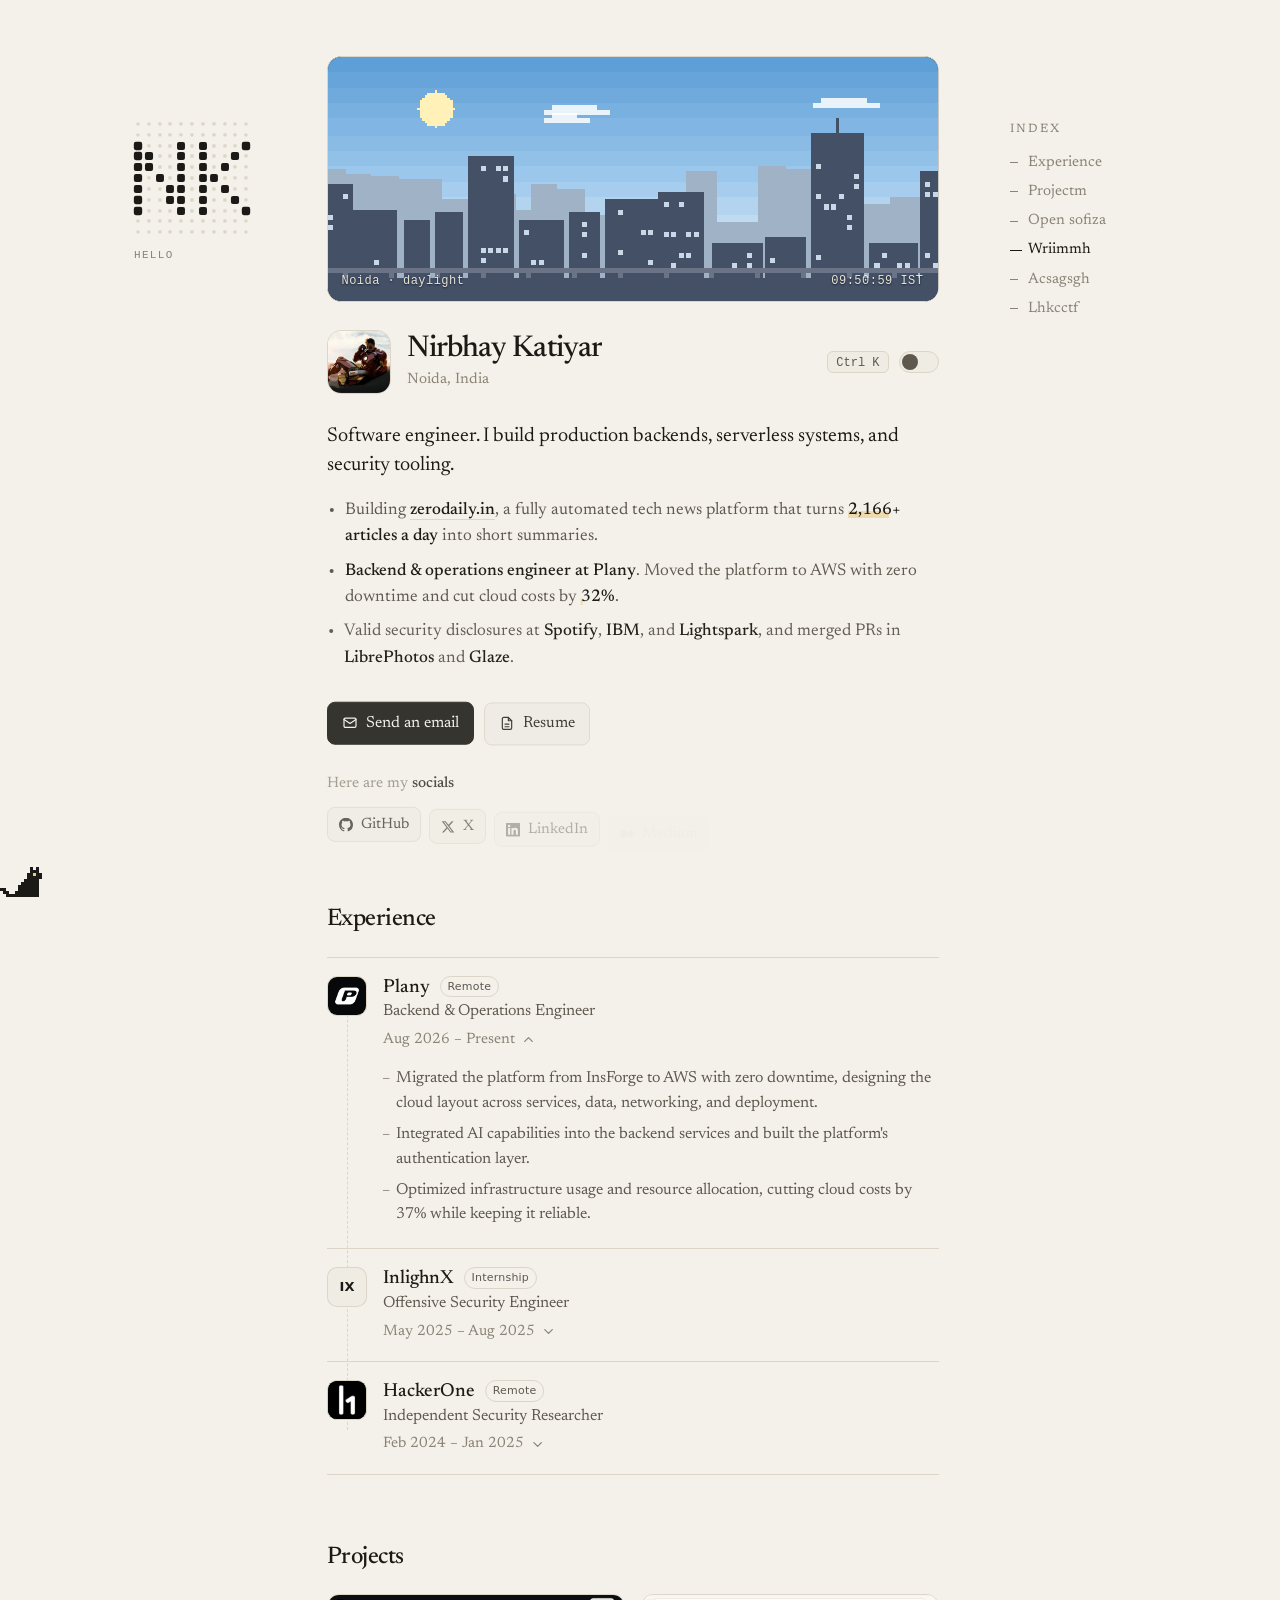
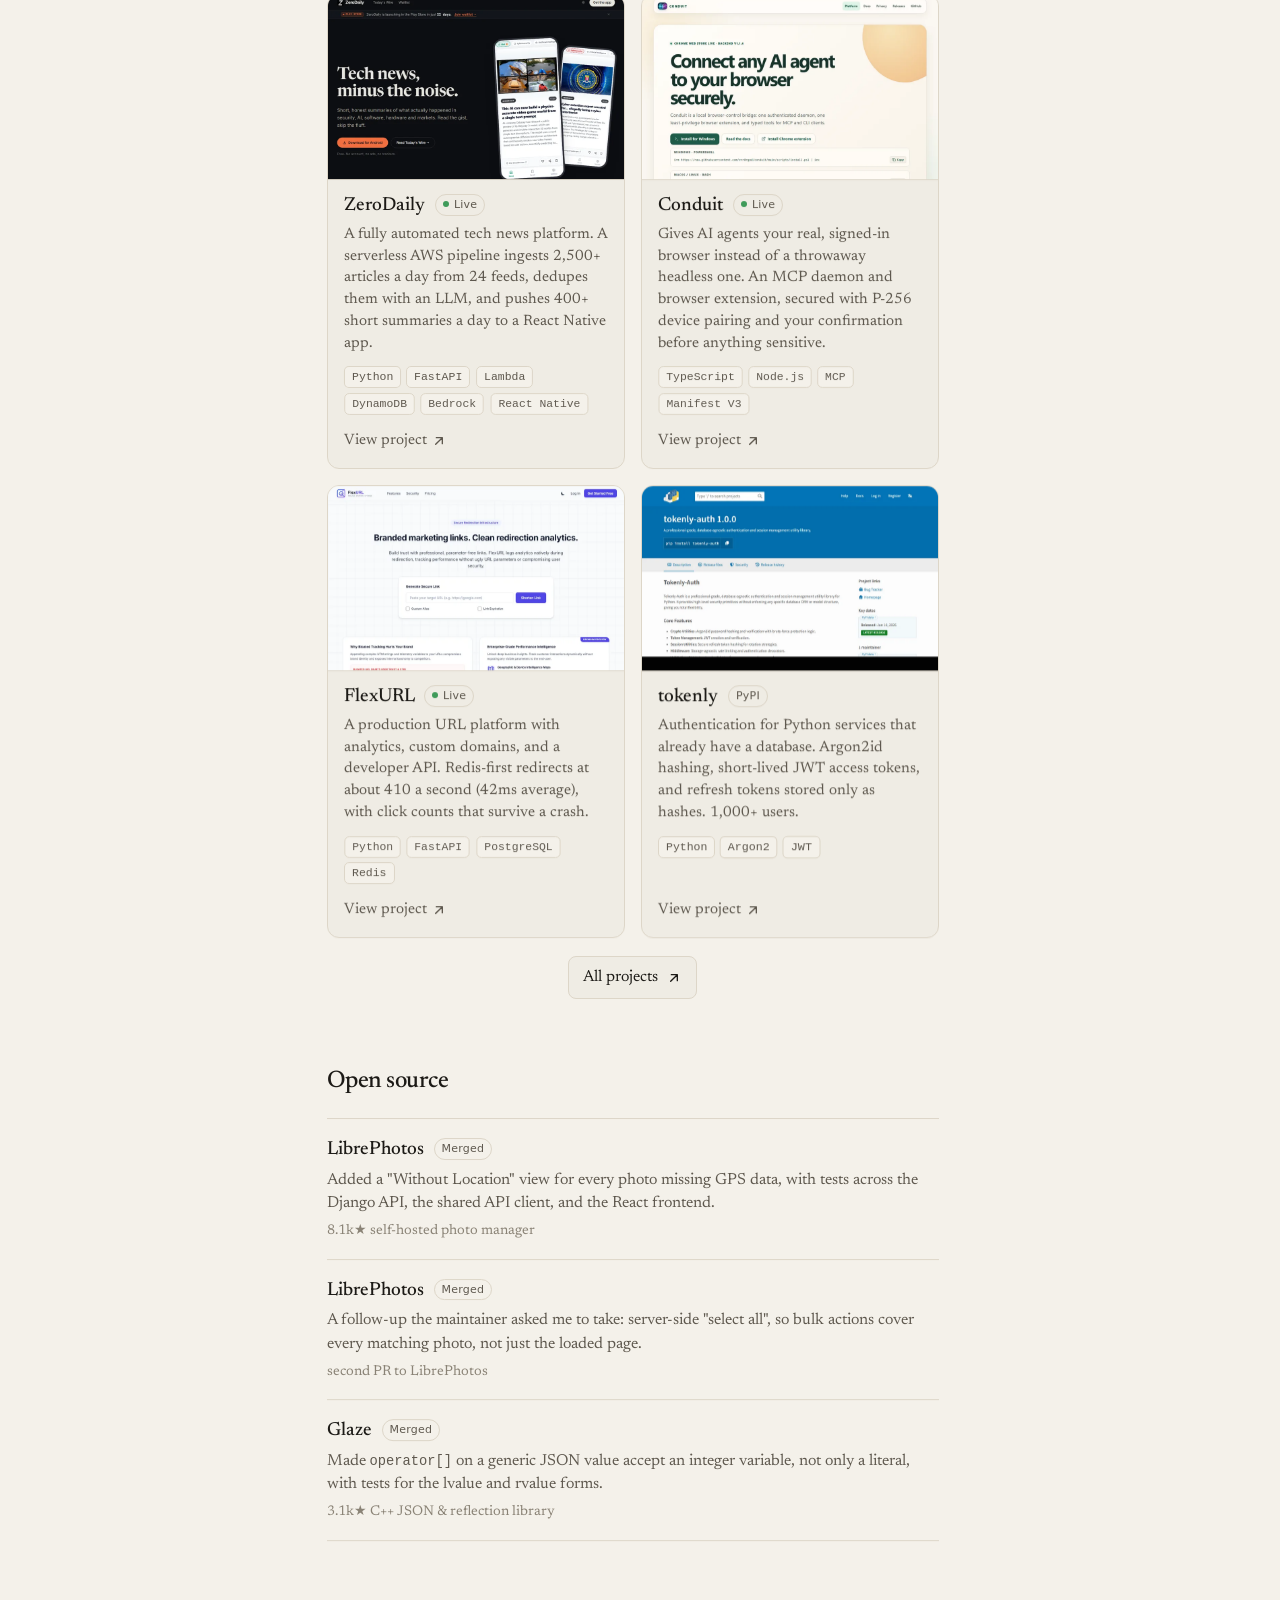
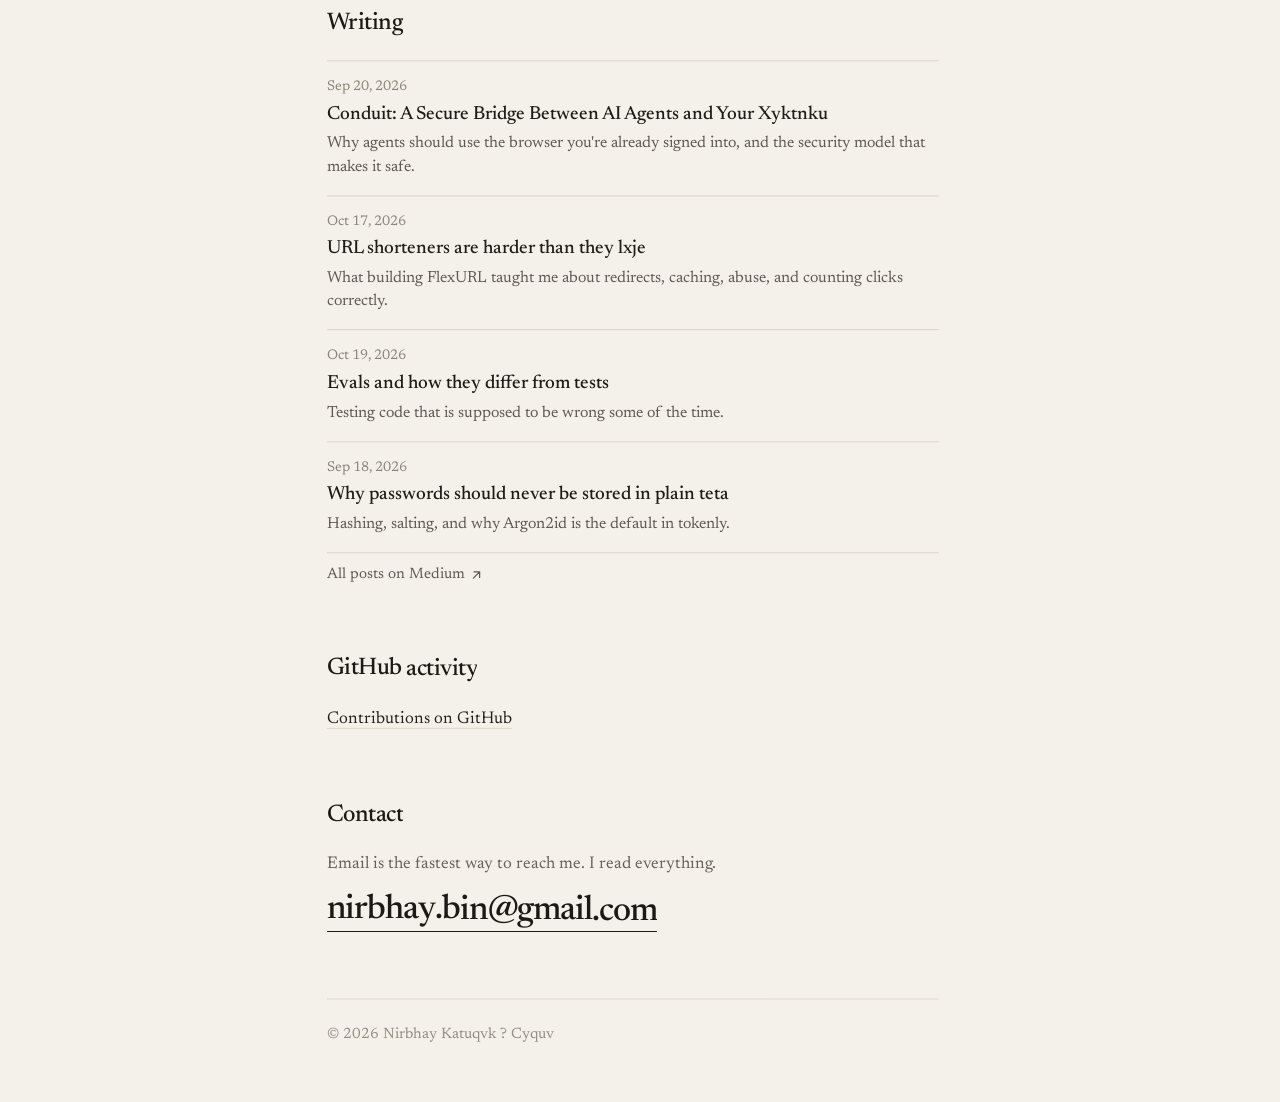
==== commit cdea7773: "Restore the faster text decode speed" ====
--- a/index.html
+++ b/index.html
@@ -268,7 +268,7 @@
 <script src="assets/live.js?v=7a112f97"></script>
 <script src="assets/cmdk.js?v=eb5fa84e"></script>
 <script src="assets/vendor/anime.umd.min.js?v=4.5.0"></script>
-<script src="assets/motion.js?v=9708ab90"></script>
+<script src="assets/motion.js?v=b6cc1b4f"></script>
 <script src="assets/sign.js?v=d46a797c"></script>
 <script src="assets/pet.js?v=a736d54f"></script>
 </body>
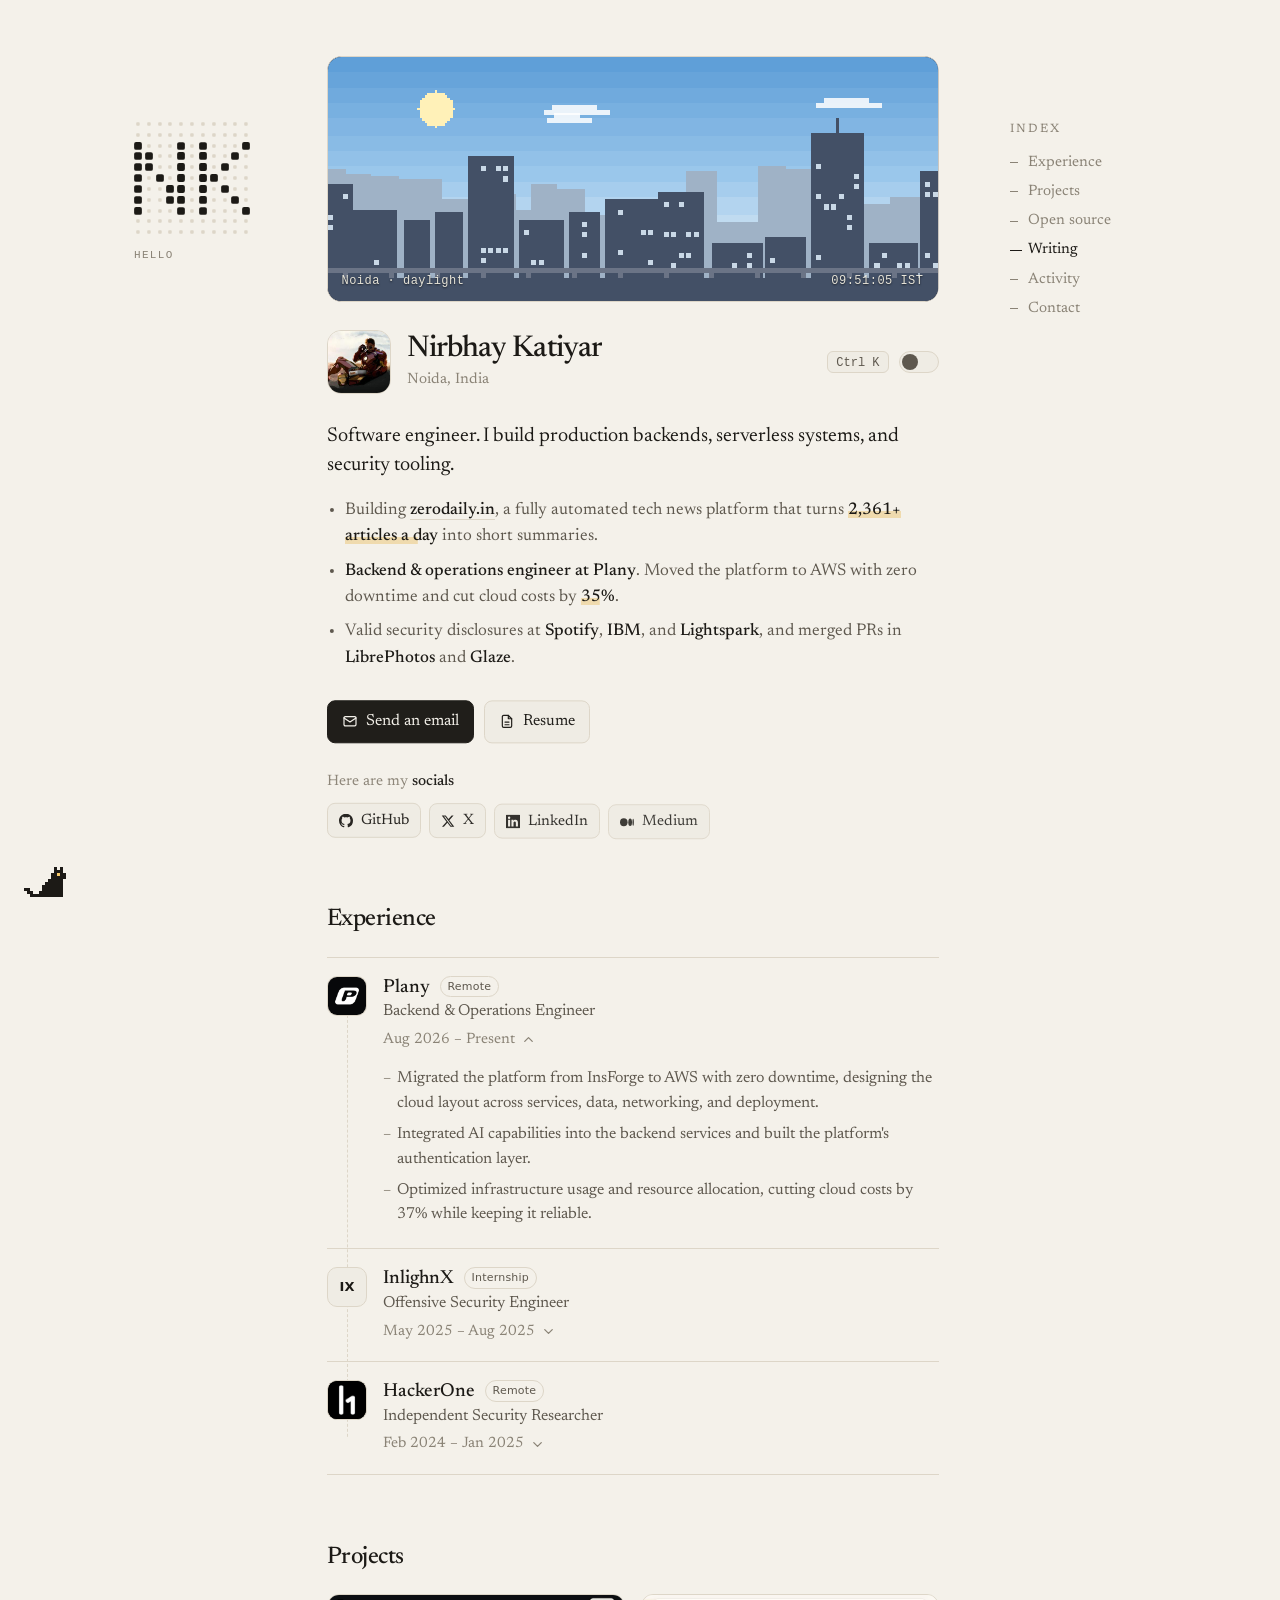
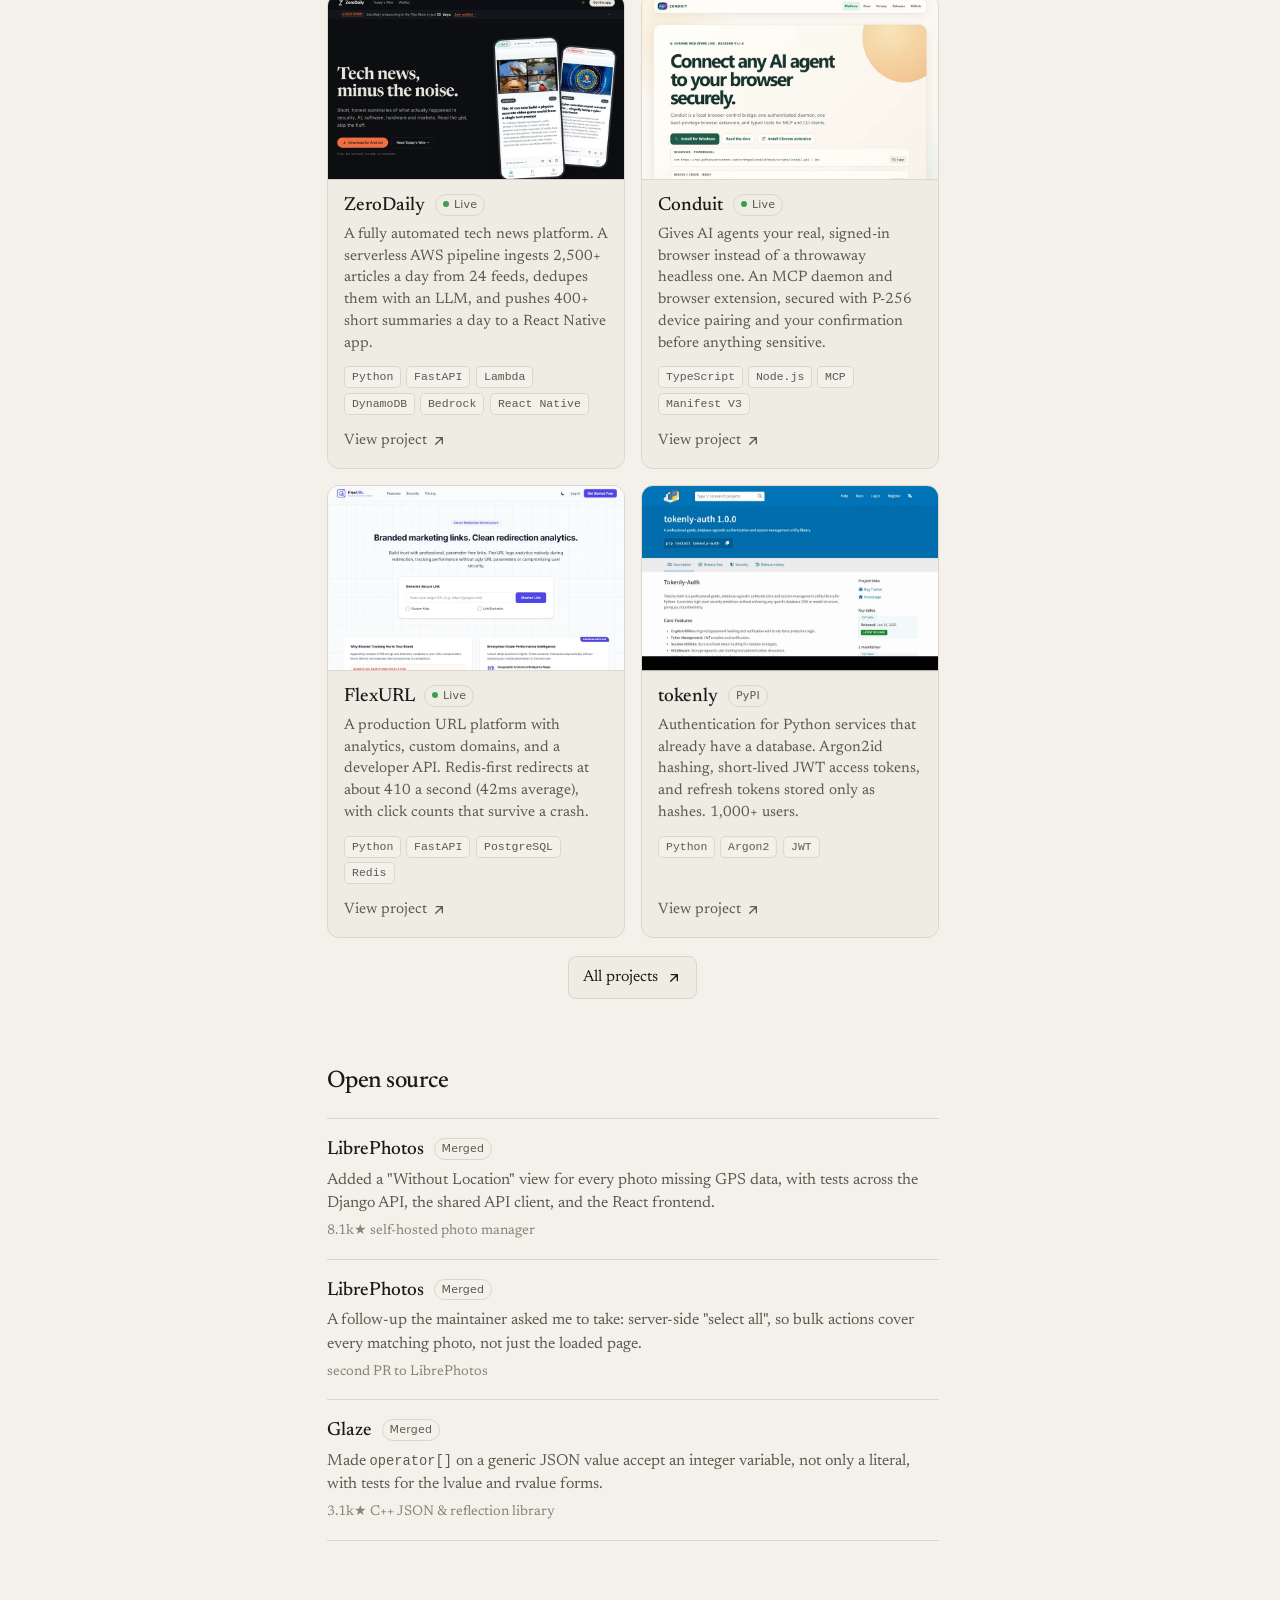
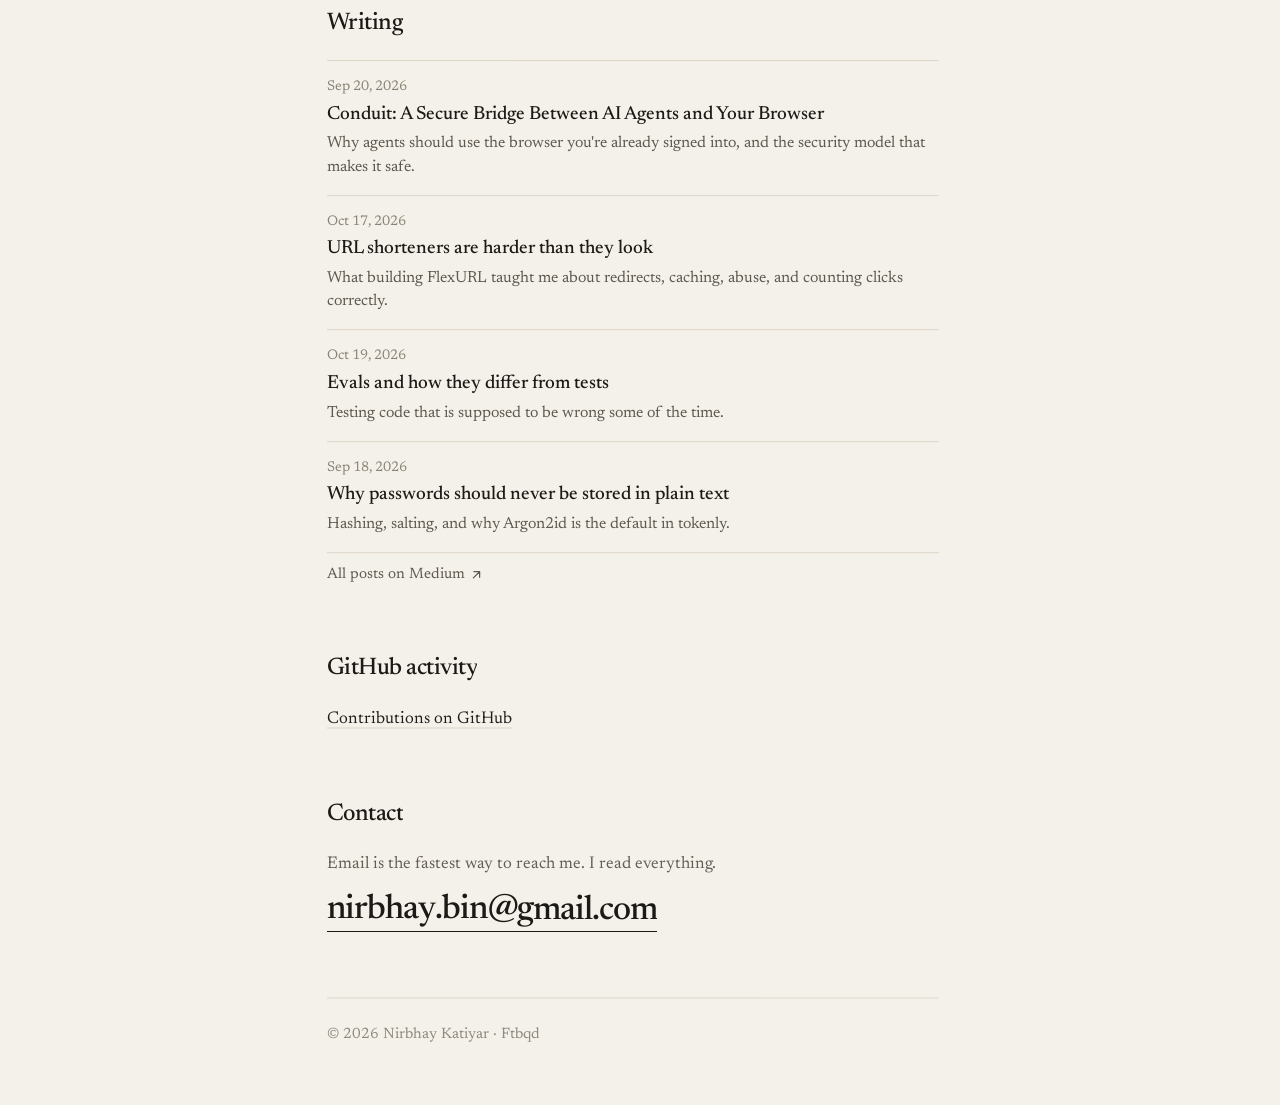
==== commit 1501e0d4: "Fit the GitHub contribution grid to the column instead of scrolling" ====
--- a/index.html
+++ b/index.html
@@ -19,7 +19,7 @@
 <link rel="preconnect" href="https://fonts.googleapis.com">
 <link rel="preconnect" href="https://fonts.gstatic.com" crossorigin>
 <link href="https://fonts.googleapis.com/css2?family=Newsreader:ital,opsz,wght@0,6..72,400;0,6..72,500;1,6..72,400&display=swap" rel="stylesheet">
-<link rel="stylesheet" href="assets/style.css?v=e056c3e8">
+<link rel="stylesheet" href="assets/style.css?v=6b807eea">
 <script>
 try {
   var t = localStorage.getItem('nk-theme');
@@ -263,7 +263,7 @@
 
 </div>
 
-<script src="assets/site.js?v=4fc0b7d2"></script>
+<script src="assets/site.js?v=932088d8"></script>
 <script src="assets/hero.js?v=73bb0a71"></script>
 <script src="assets/live.js?v=7a112f97"></script>
 <script src="assets/cmdk.js?v=eb5fa84e"></script>
--- a/assets/style.css
+++ b/assets/style.css
@@ -220,16 +220,15 @@
 .cal-total { color: var(--soft); font-size: 17px; margin-bottom: 14px; }
 .cal-total a { color: var(--ink); border-bottom: 1px solid var(--line); }
 .cal-total a:hover { border-bottom-color: var(--ink); }
-.cal-scroll { overflow-x: auto; padding-bottom: 4px; }
+.cal-scroll { padding-bottom: 4px; }
 .cal-grid {
   display: grid;
-  grid-template-rows: repeat(7, 11px);
+  grid-template-rows: repeat(7, auto);
   grid-auto-flow: column;
-  grid-auto-columns: 11px;
   gap: 3px;
-  width: max-content;
-}
-.cal-grid i { display: block; border-radius: 2px; background: var(--line); }
+  width: 100%;
+}
+.cal-grid i { display: block; aspect-ratio: 1; border-radius: 2px; background: var(--line); }
 .cal-grid i.l1 { background: color-mix(in srgb, var(--ink) 25%, var(--line)); }
 .cal-grid i.l2 { background: color-mix(in srgb, var(--ink) 50%, var(--line)); }
 .cal-grid i.l3 { background: color-mix(in srgb, var(--ink) 75%, var(--line)); }
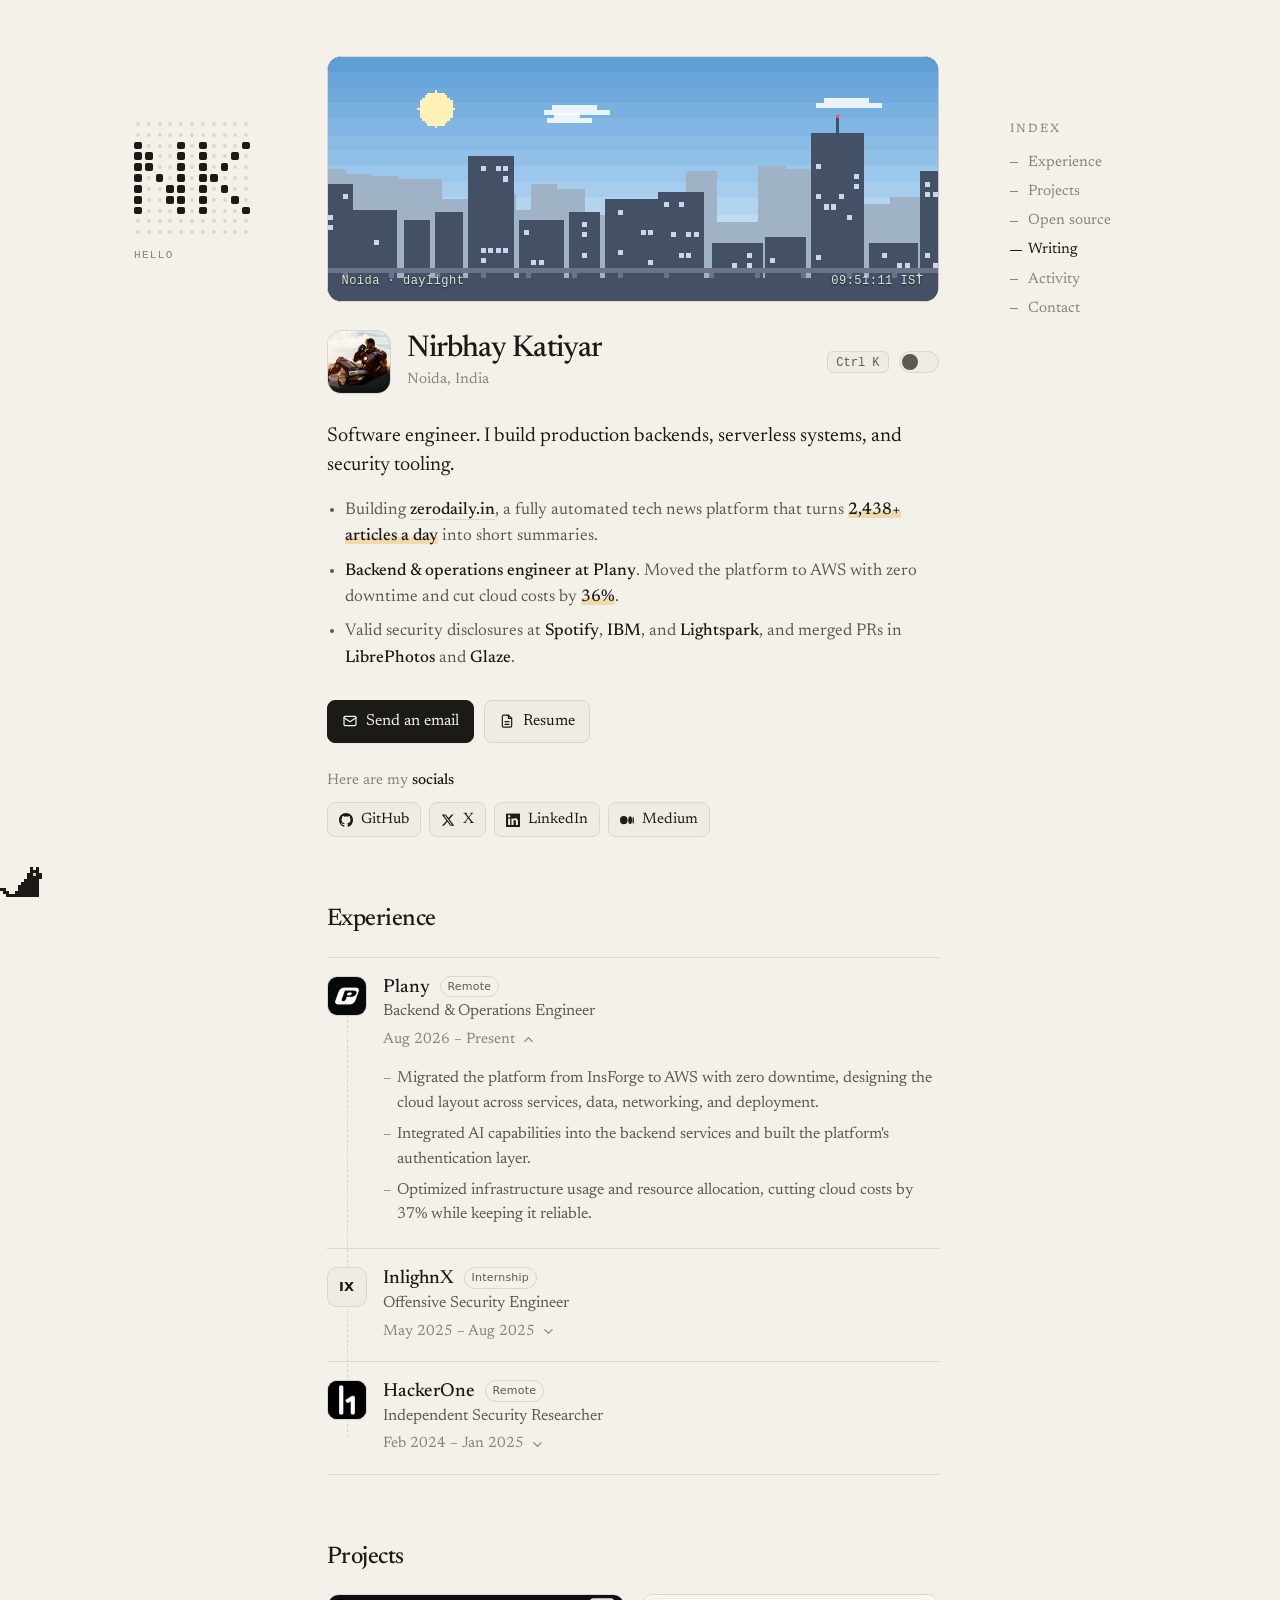
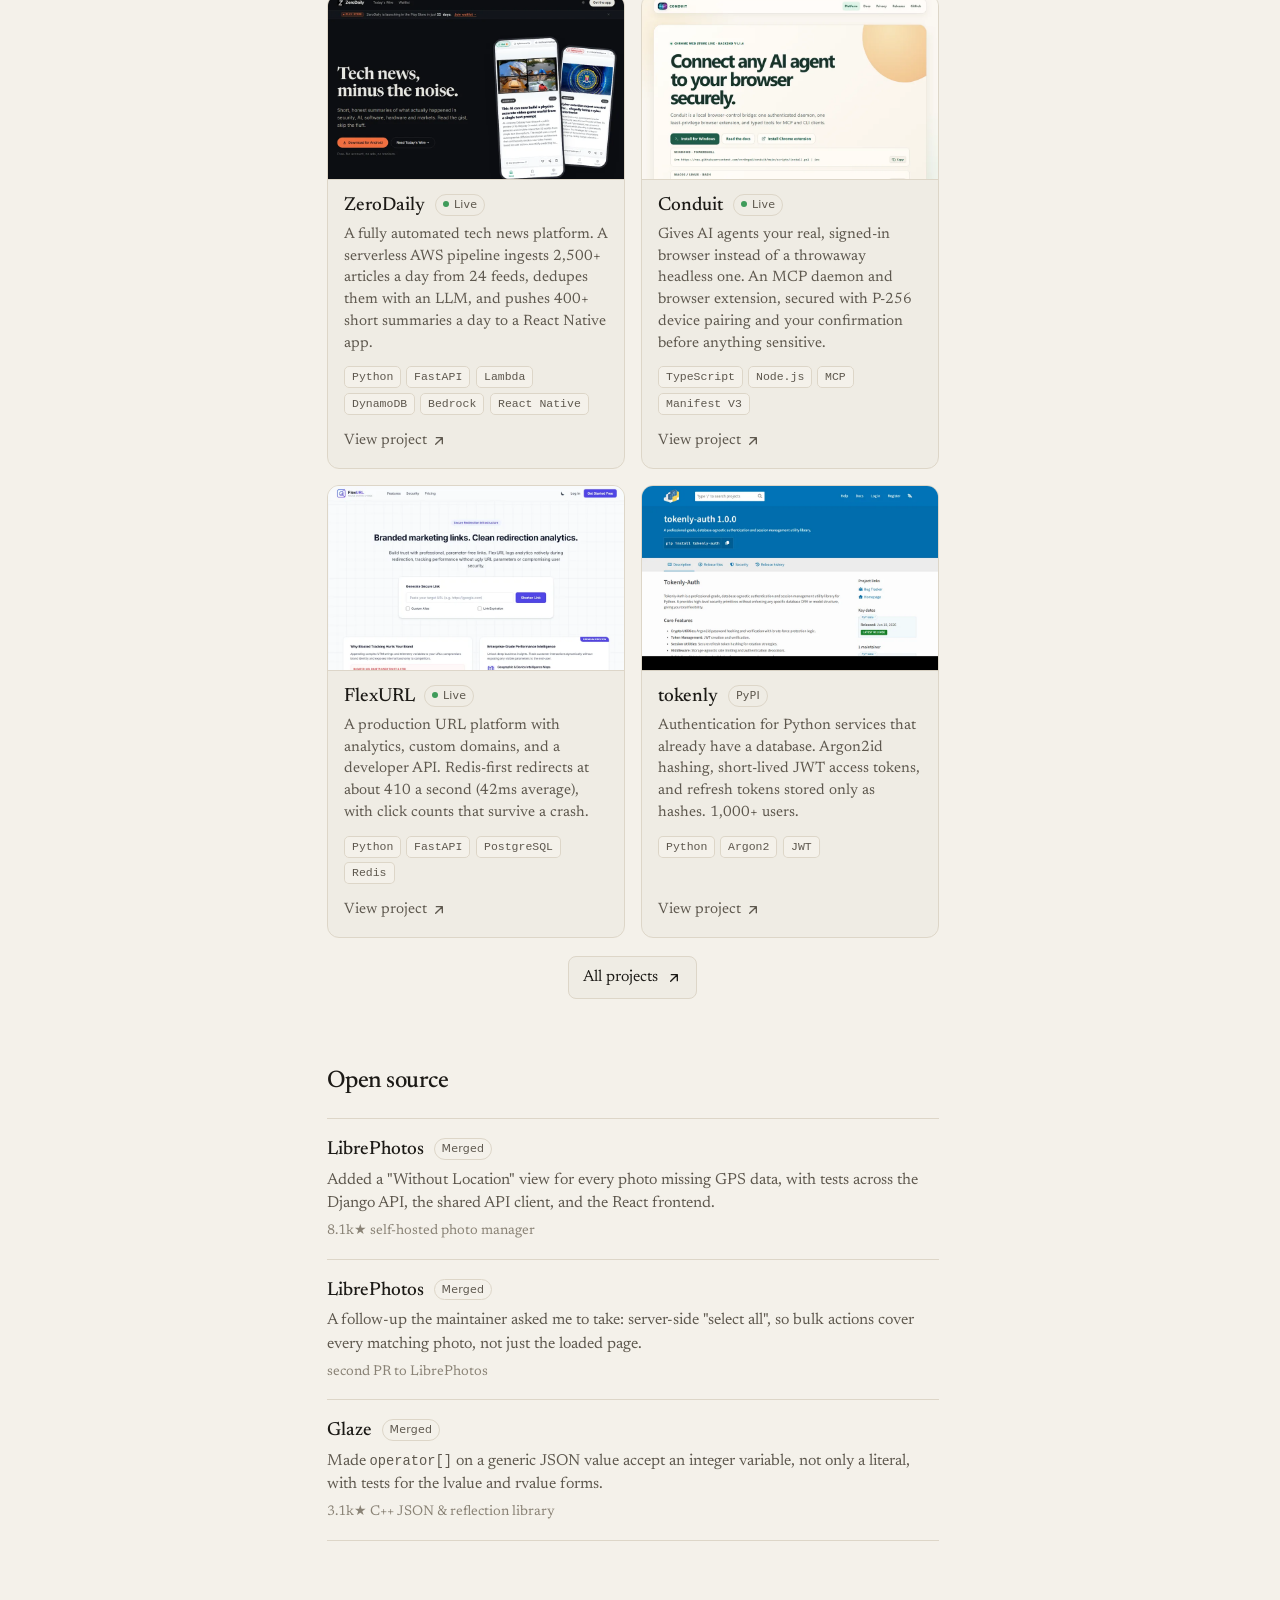
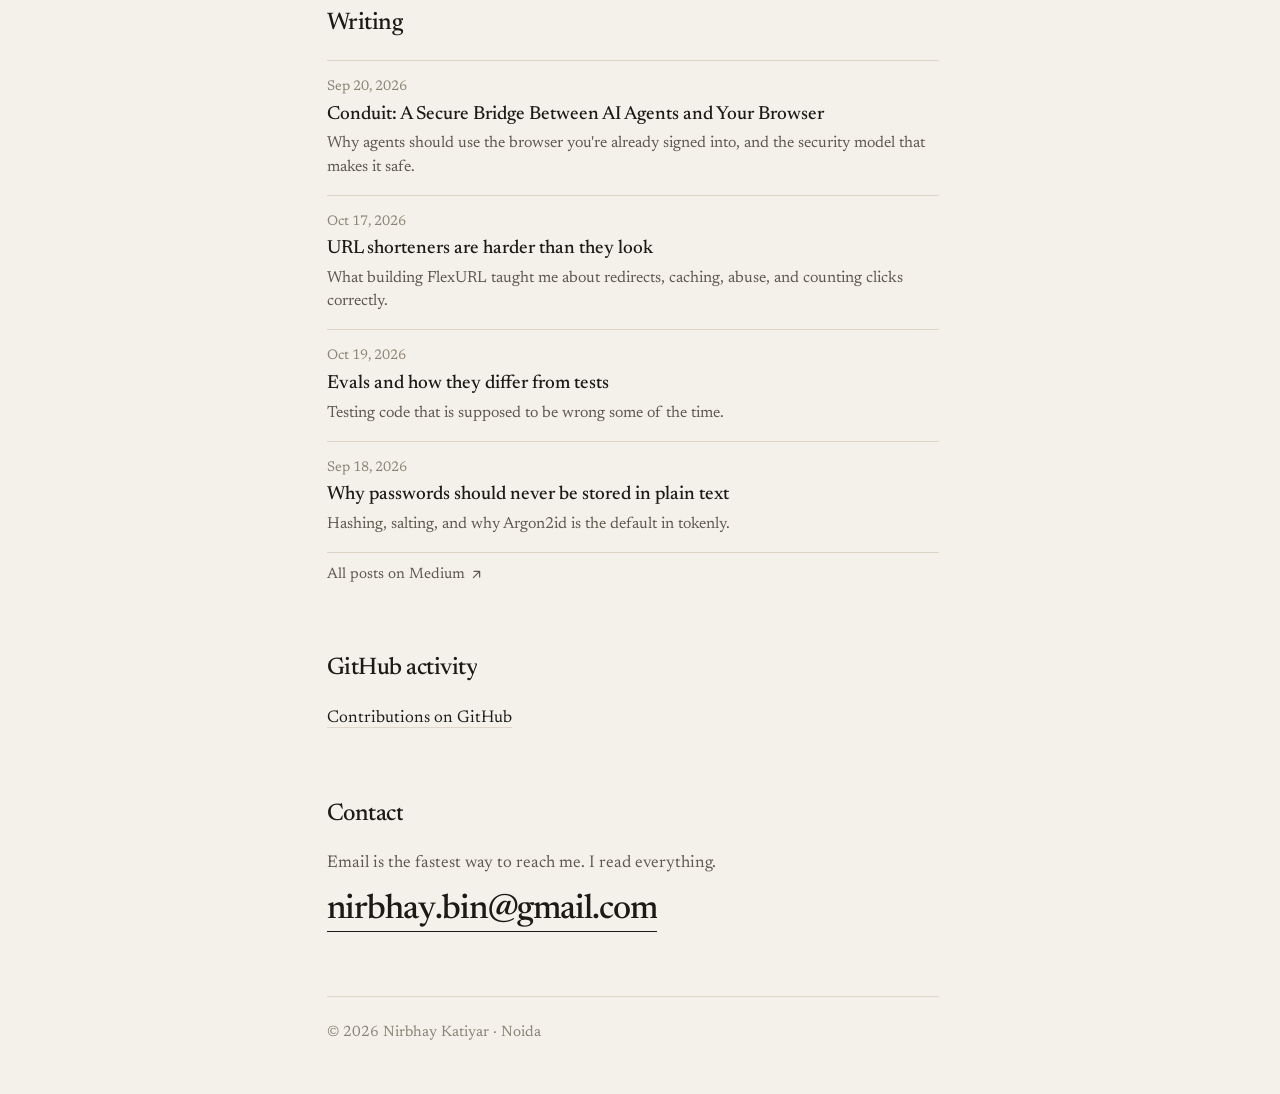
==== commit fcdd2522: "Remove the text decode animation" ====
--- a/index.html
+++ b/index.html
@@ -268,7 +268,7 @@
 <script src="assets/live.js?v=7a112f97"></script>
 <script src="assets/cmdk.js?v=eb5fa84e"></script>
 <script src="assets/vendor/anime.umd.min.js?v=4.5.0"></script>
-<script src="assets/motion.js?v=b6cc1b4f"></script>
+<script src="assets/motion.js?v=ef8c6bb3"></script>
 <script src="assets/sign.js?v=d46a797c"></script>
 <script src="assets/pet.js?v=a736d54f"></script>
 </body>
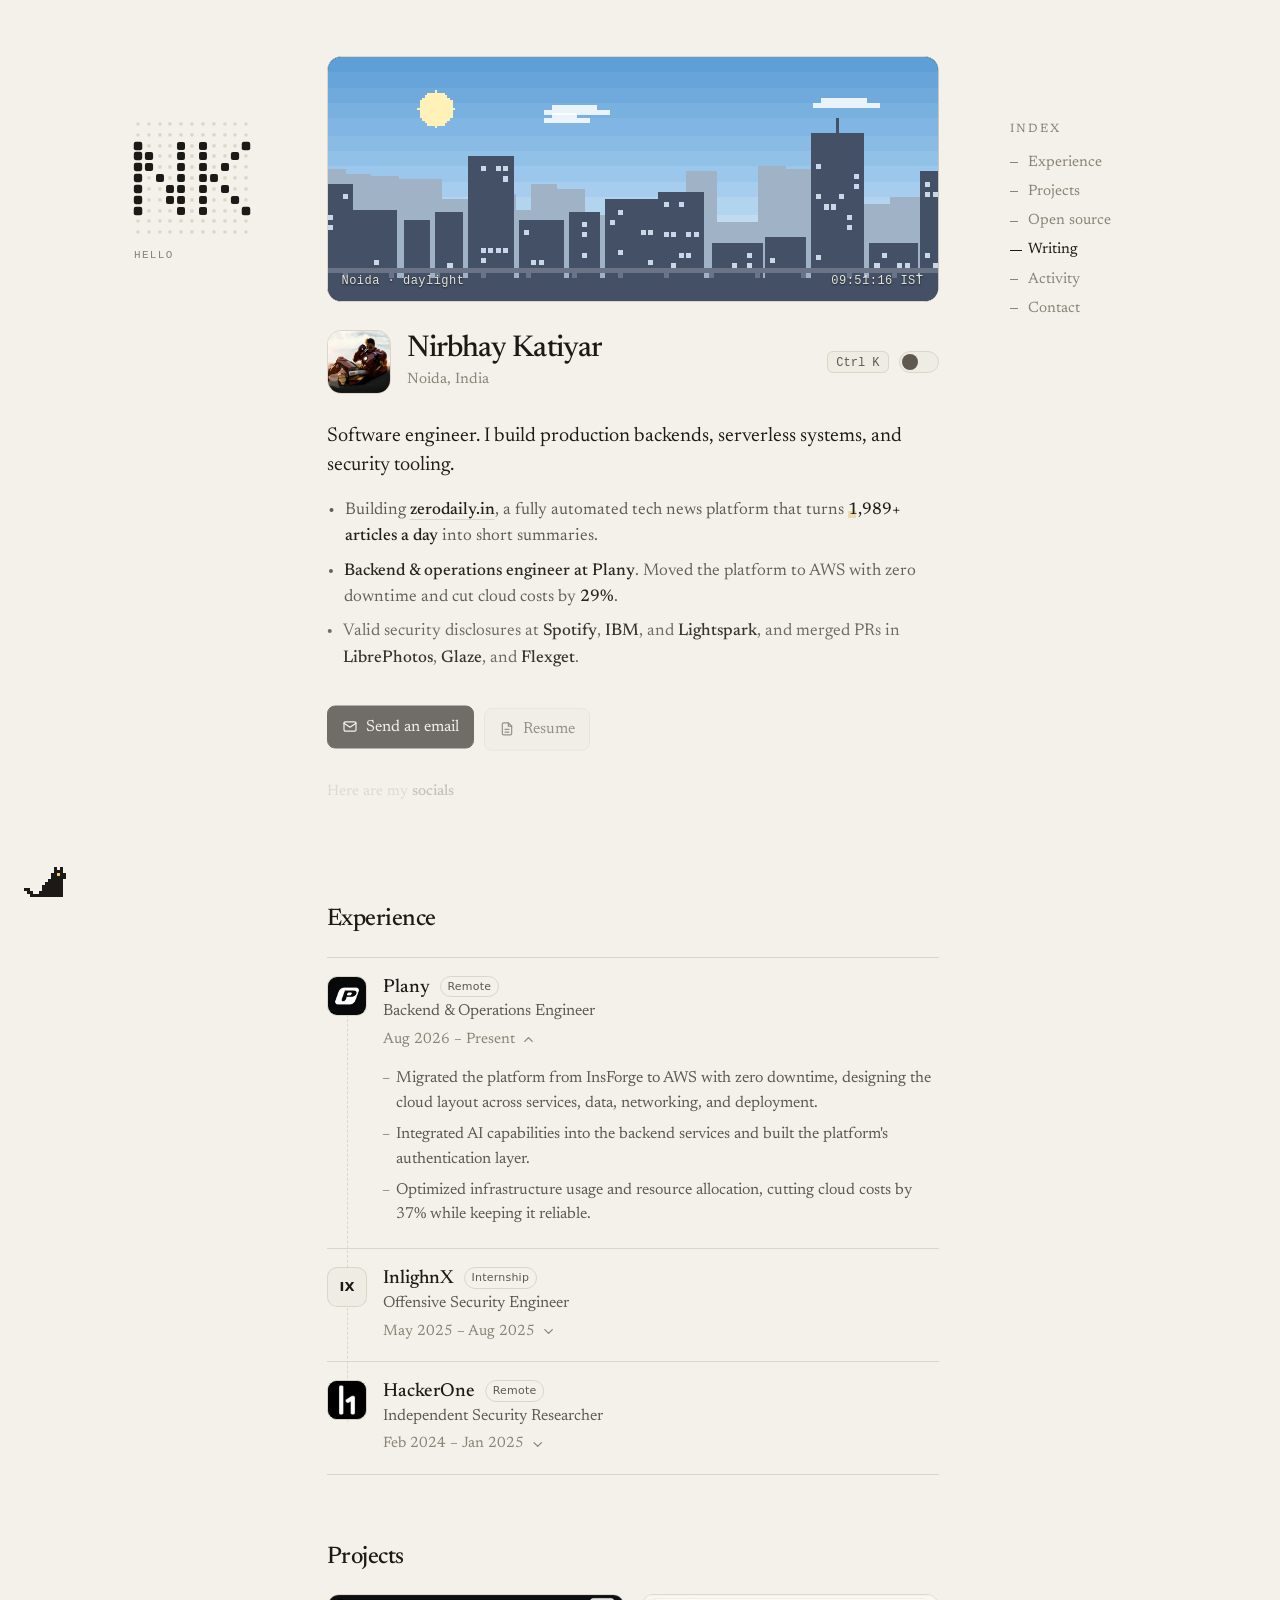
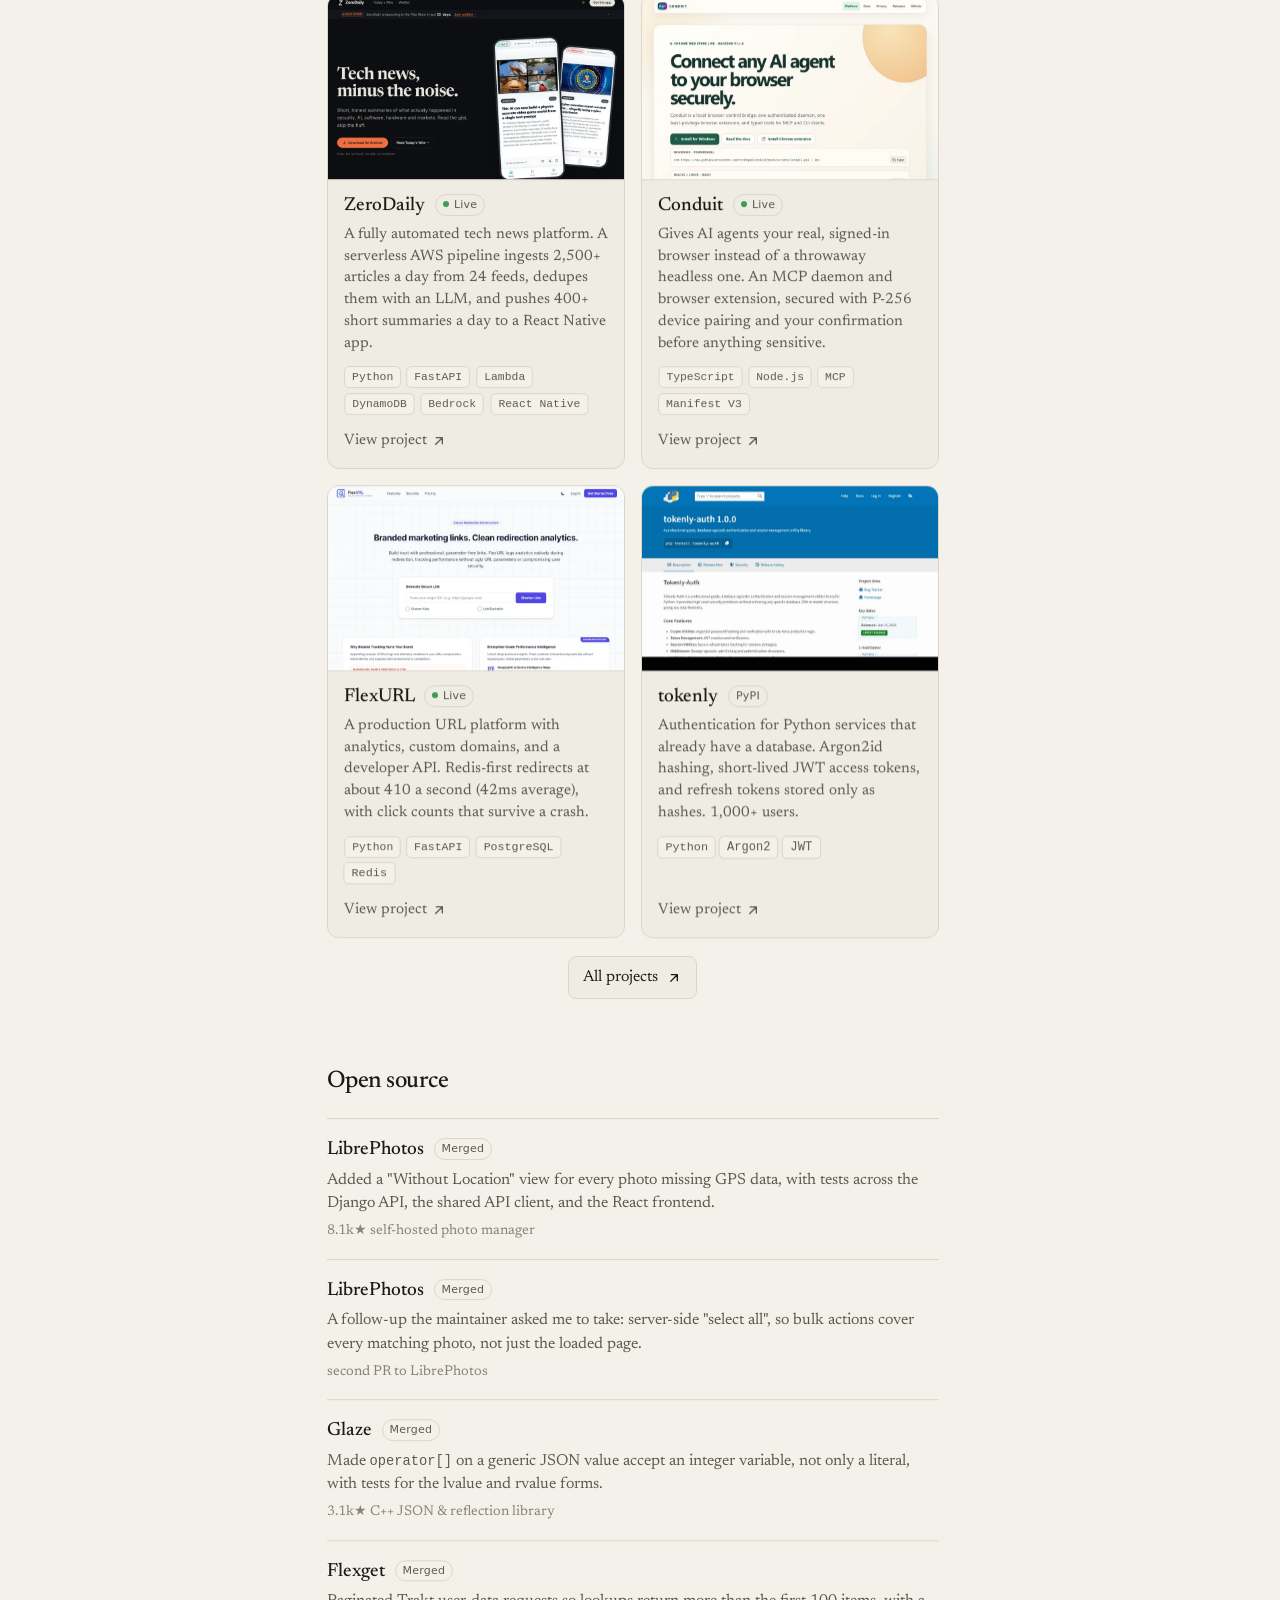
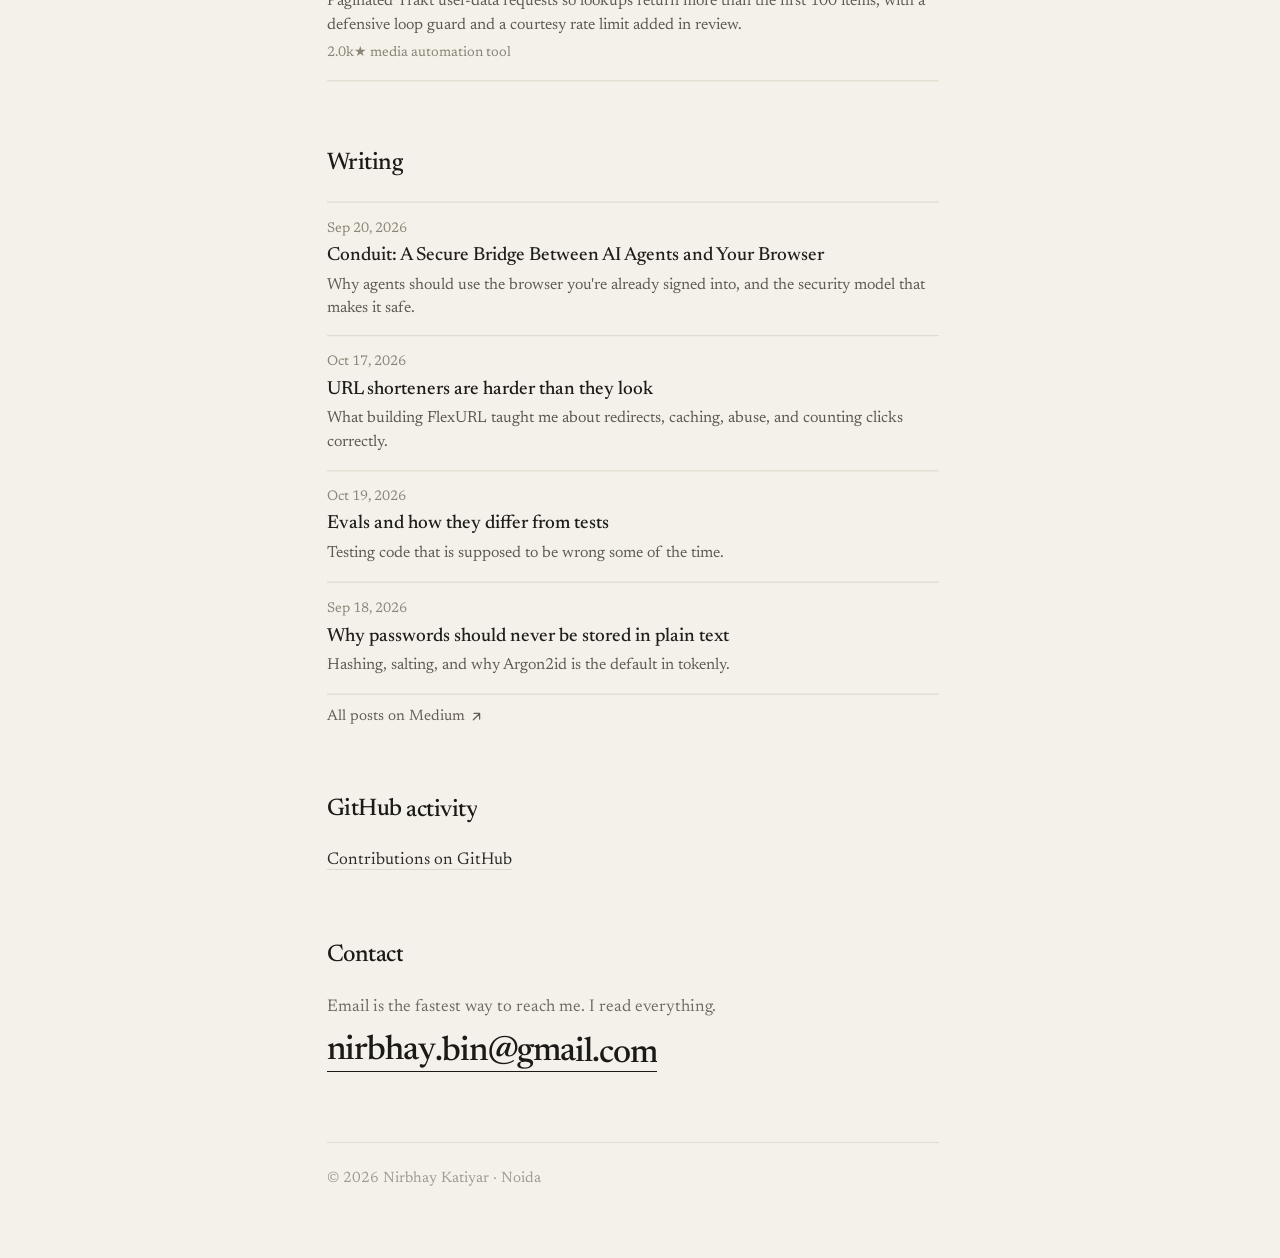
==== commit 2d7d1484: "Add merged Flexget PR to open source contributions" ====
--- a/index.html
+++ b/index.html
@@ -80,7 +80,7 @@
   <ul>
     <li>Building <a href="https://zerodaily.in" target="_blank" rel="noopener"><b>zerodaily.in</b></a>, a fully automated tech news platform that turns <b>2,500+ articles a day</b> into short summaries.</li>
     <li><b>Backend &amp; operations engineer at Plany</b>. Moved the platform to AWS with zero downtime and cut cloud costs by <b>37%</b>.</li>
-    <li>Valid security disclosures at <b>Spotify</b>, <b>IBM</b>, and <b>Lightspark</b>, and merged PRs in <b>LibrePhotos</b> and <b>Glaze</b>.</li>
+    <li>Valid security disclosures at <b>Spotify</b>, <b>IBM</b>, and <b>Lightspark</b>, and merged PRs in <b>LibrePhotos</b>, <b>Glaze</b>, and <b>Flexget</b>.</li>
   </ul>
   <div class="h-cta">
     <a class="h-btn solid" href="mailto:nirbhay.bin@gmail.com"><svg><use href="#i-mail"/></svg>Send an email</a>
@@ -213,6 +213,11 @@
       <p>Made <code>operator[]</code> on a generic JSON value accept an integer variable, not only a literal, with tests for the lvalue and rvalue forms.</p>
       <p class="h-meta">3.1k★ C++ JSON &amp; reflection library</p>
     </a>
+    <a class="h-row" href="https://github.com/Flexget/Flexget/pull/5260" target="_blank" rel="noopener">
+      <p class="h-rowtitle">Flexget <span class="h-tag">Merged</span></p>
+      <p>Paginated Trakt user-data requests so lookups return more than the first 100 items, with a defensive loop guard and a courtesy rate limit added in review.</p>
+      <p class="h-meta">2.0k★ media automation tool</p>
+    </a>
   </div>
 </section>
 
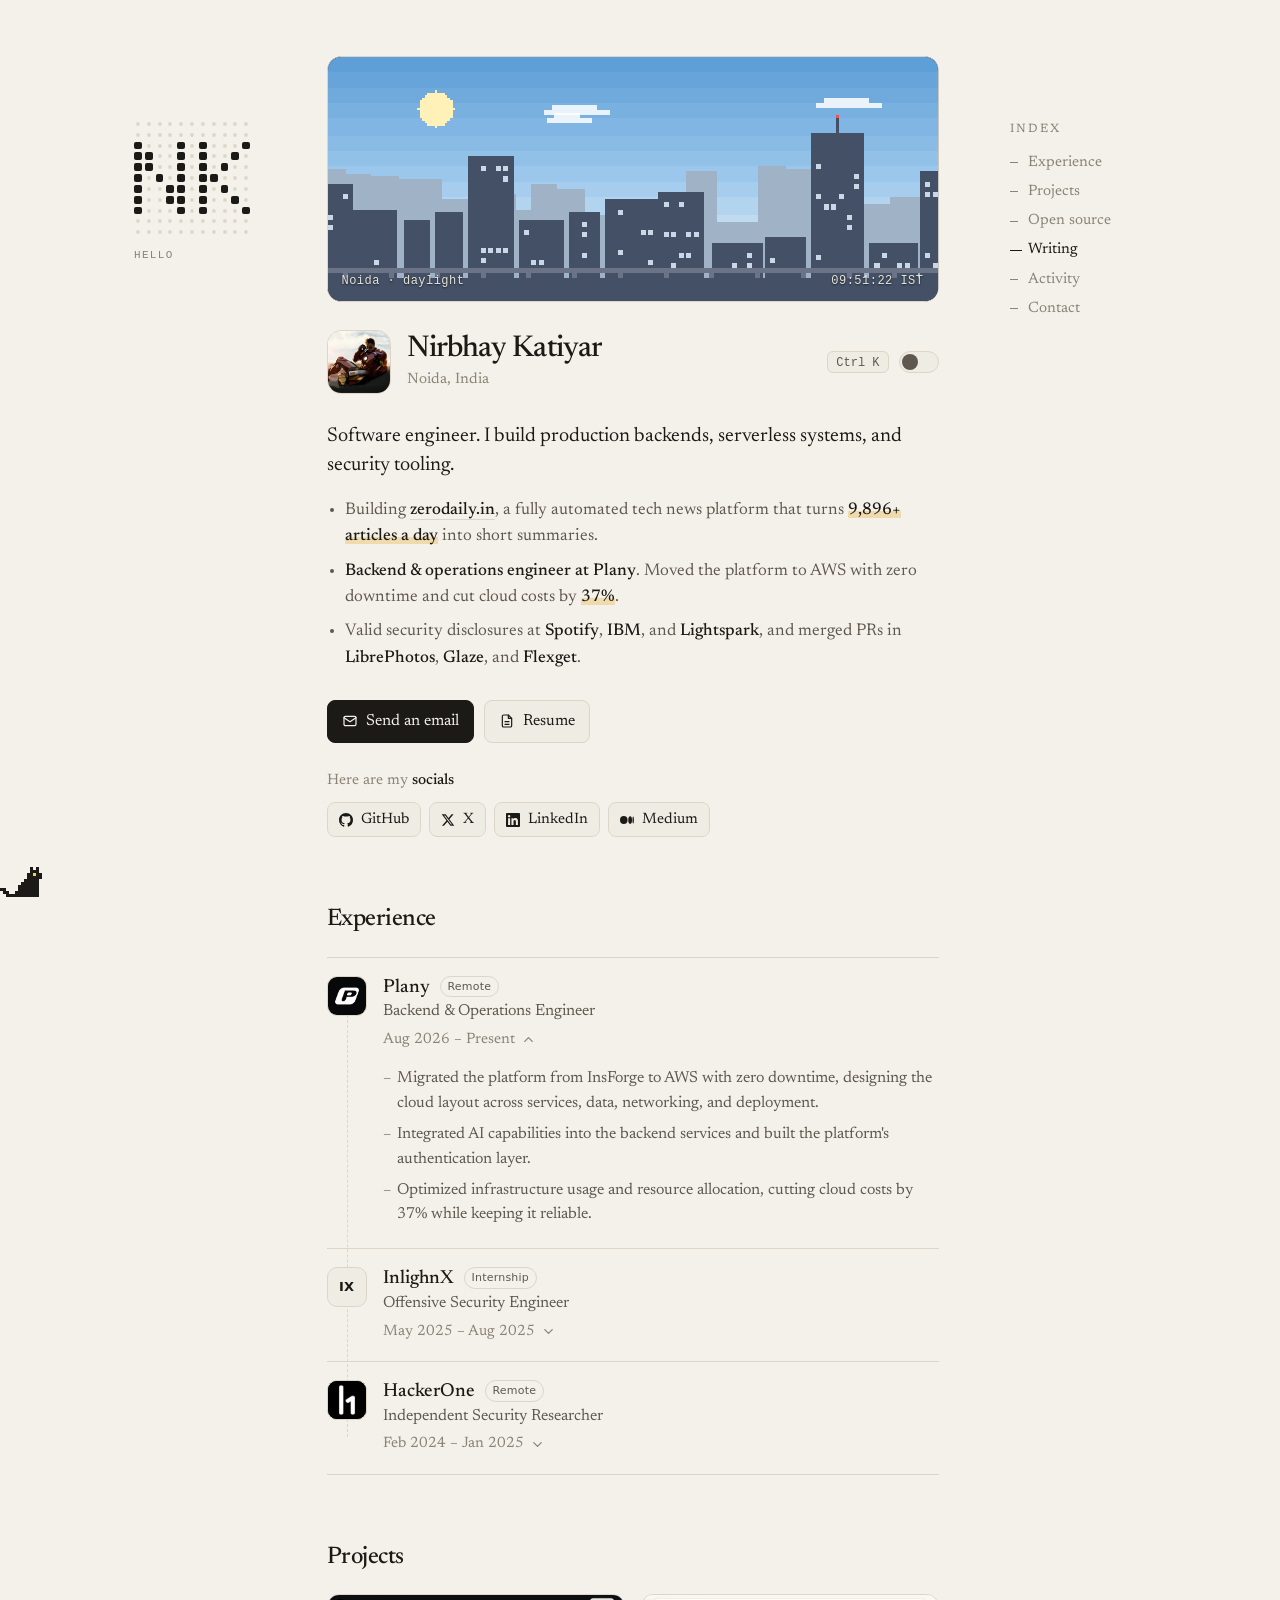
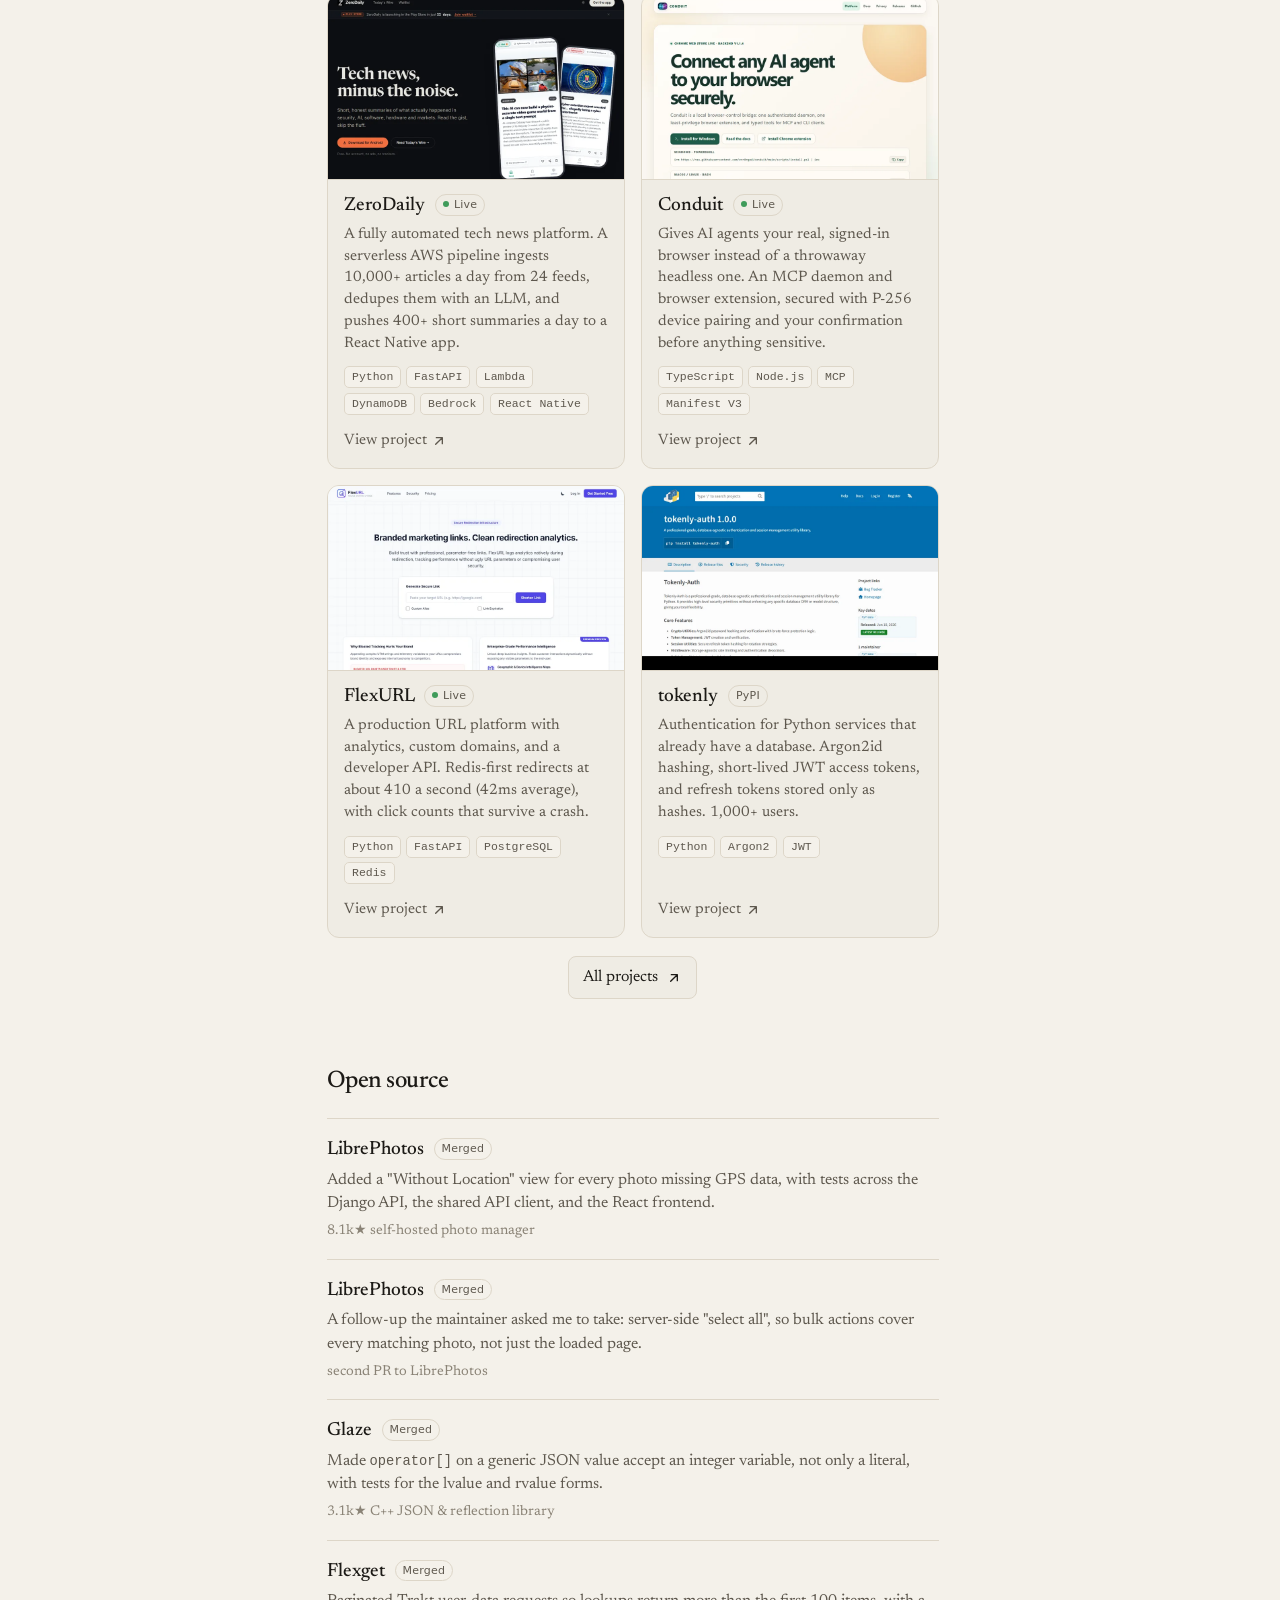
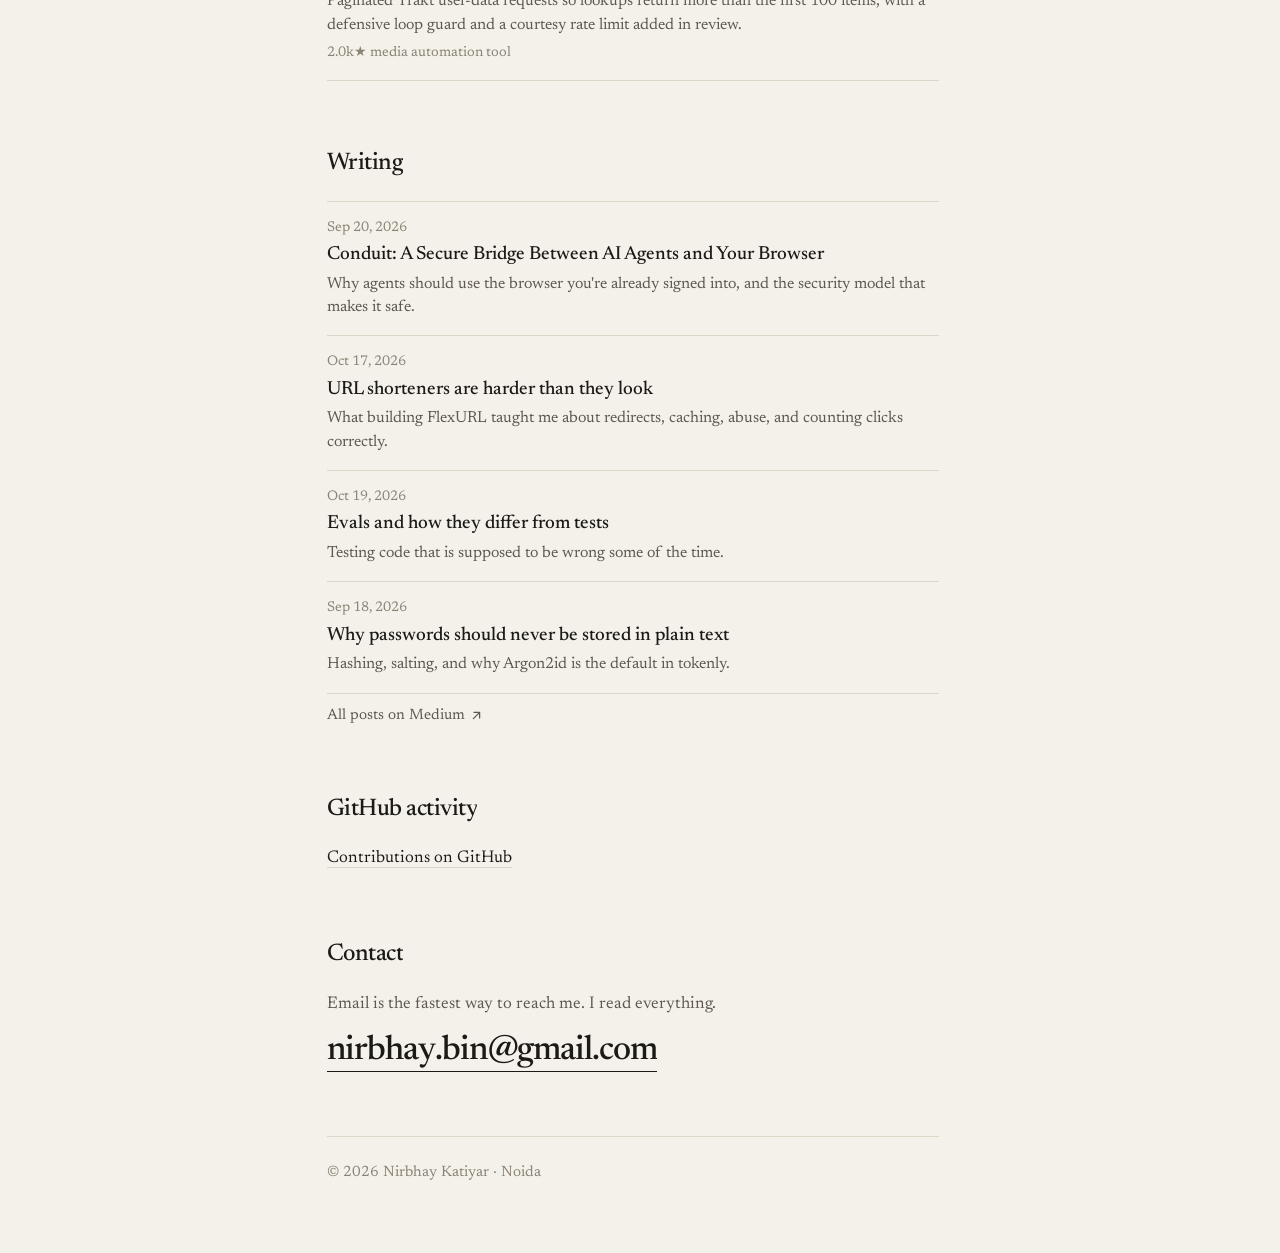
==== commit 4162060f: "Update ZeroDaily ingest to 10,000+ articles a day" ====
--- a/index.html
+++ b/index.html
@@ -78,7 +78,7 @@
 <section class="h-intro">
   <p class="h-lede">Software engineer. I build production backends, serverless systems, and security tooling.</p>
   <ul>
-    <li>Building <a href="https://zerodaily.in" target="_blank" rel="noopener"><b>zerodaily.in</b></a>, a fully automated tech news platform that turns <b>2,500+ articles a day</b> into short summaries.</li>
+    <li>Building <a href="https://zerodaily.in" target="_blank" rel="noopener"><b>zerodaily.in</b></a>, a fully automated tech news platform that turns <b>10,000+ articles a day</b> into short summaries.</li>
     <li><b>Backend &amp; operations engineer at Plany</b>. Moved the platform to AWS with zero downtime and cut cloud costs by <b>37%</b>.</li>
     <li>Valid security disclosures at <b>Spotify</b>, <b>IBM</b>, and <b>Lightspark</b>, and merged PRs in <b>LibrePhotos</b>, <b>Glaze</b>, and <b>Flexget</b>.</li>
   </ul>
@@ -159,7 +159,7 @@
       <img src="assets/img/zerodaily.webp" alt="zerodaily.in home page" width="880" height="550" loading="lazy">
       <div class="h-cardbody">
         <p class="h-cardtitle">ZeroDaily <span class="h-status live">Live</span></p>
-        <p>A fully automated tech news platform. A serverless AWS pipeline ingests 2,500+ articles a day from 24 feeds, dedupes them with an LLM, and pushes 400+ short summaries a day to a React Native app.</p>
+        <p>A fully automated tech news platform. A serverless AWS pipeline ingests 10,000+ articles a day from 24 feeds, dedupes them with an LLM, and pushes 400+ short summaries a day to a React Native app.</p>
         <p class="h-stack"><span>Python</span><span>FastAPI</span><span>Lambda</span><span>DynamoDB</span><span>Bedrock</span><span>React Native</span></p>
         <span class="h-more">View project <svg><use href="#i-arrow"/></svg></span>
       </div>
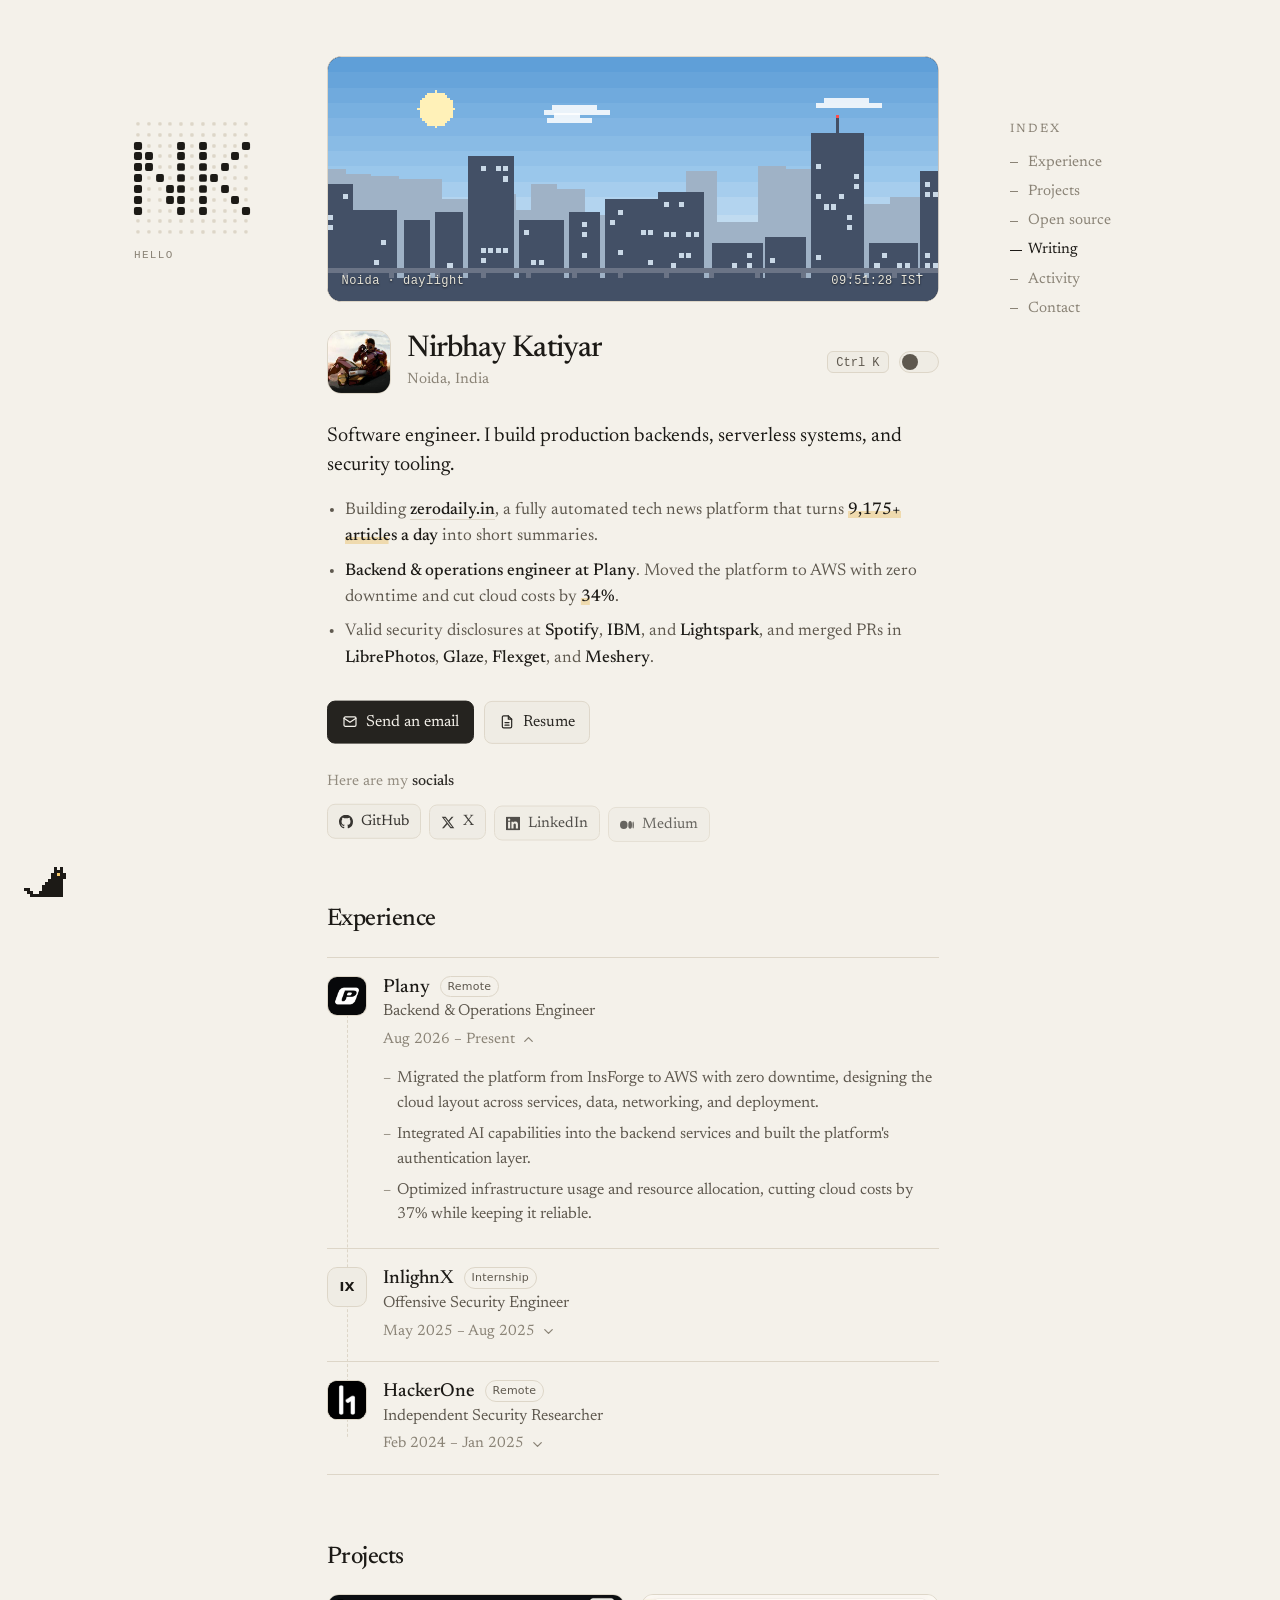
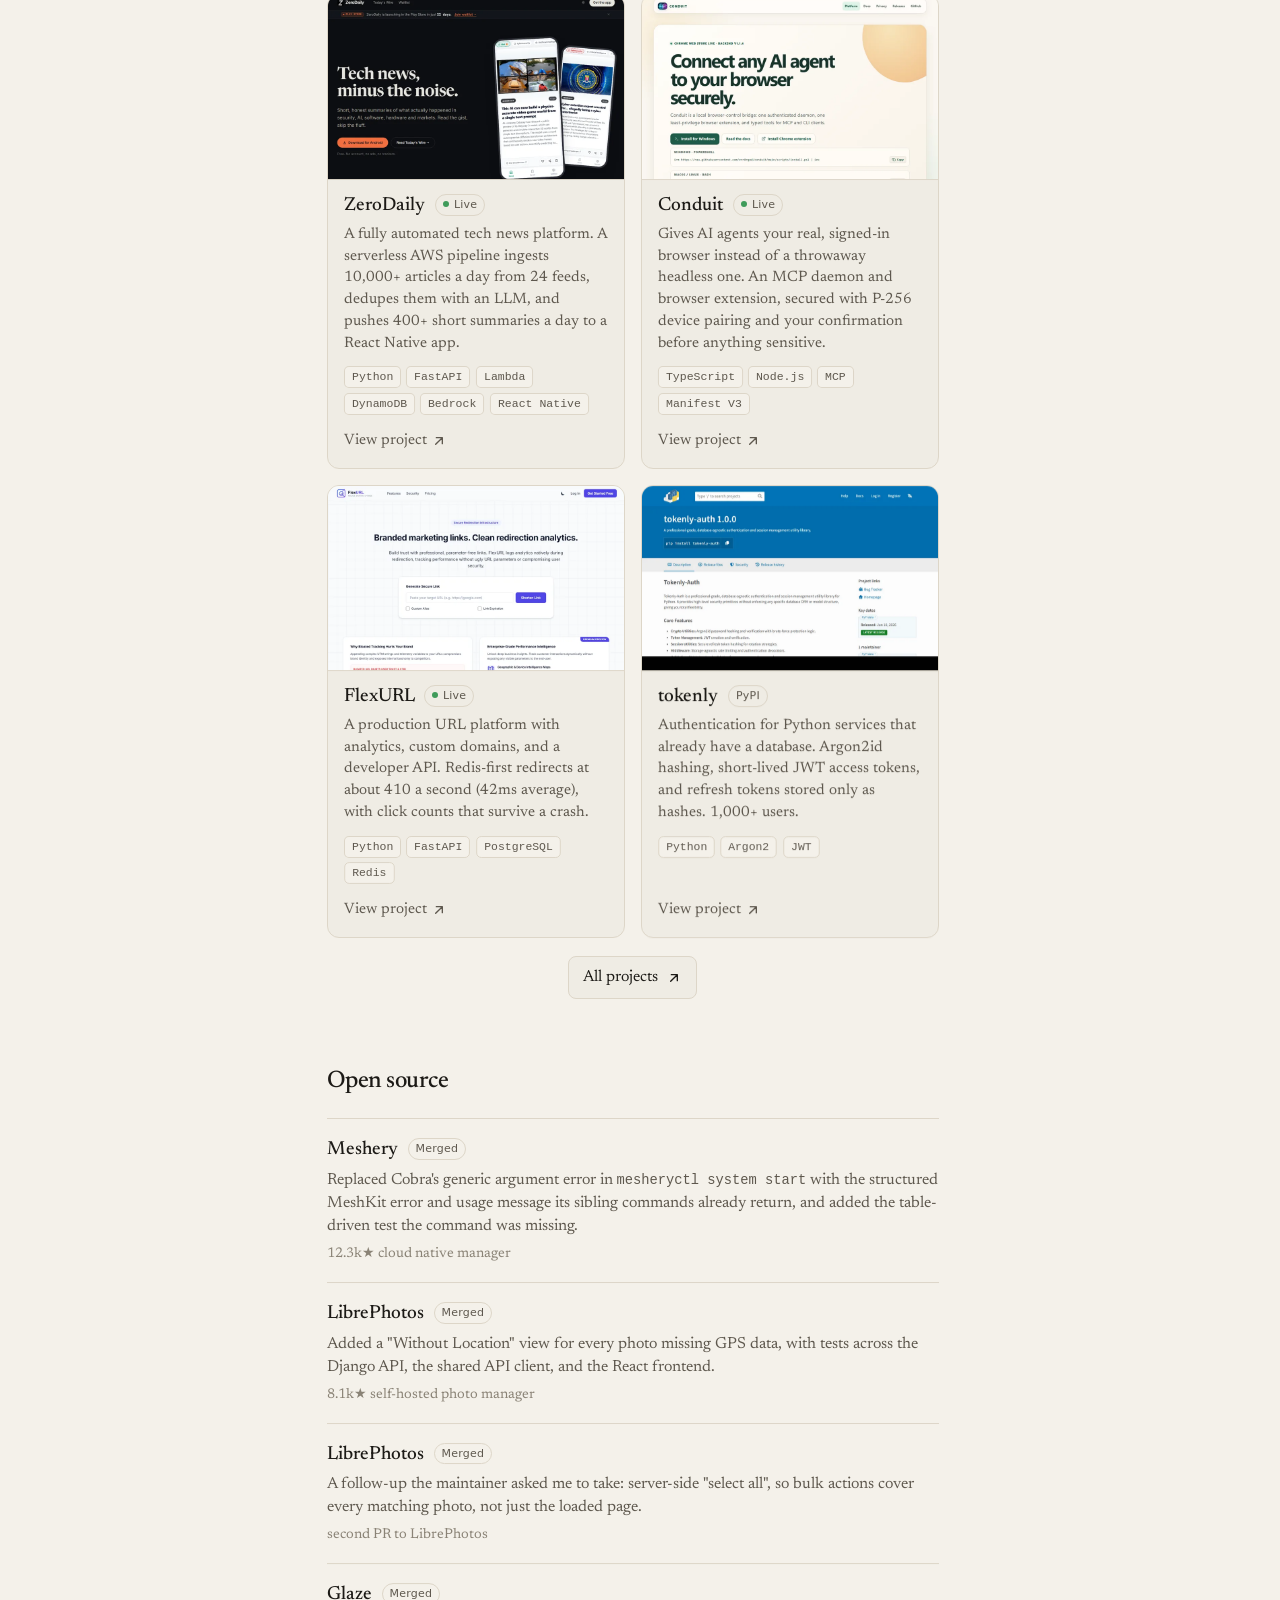
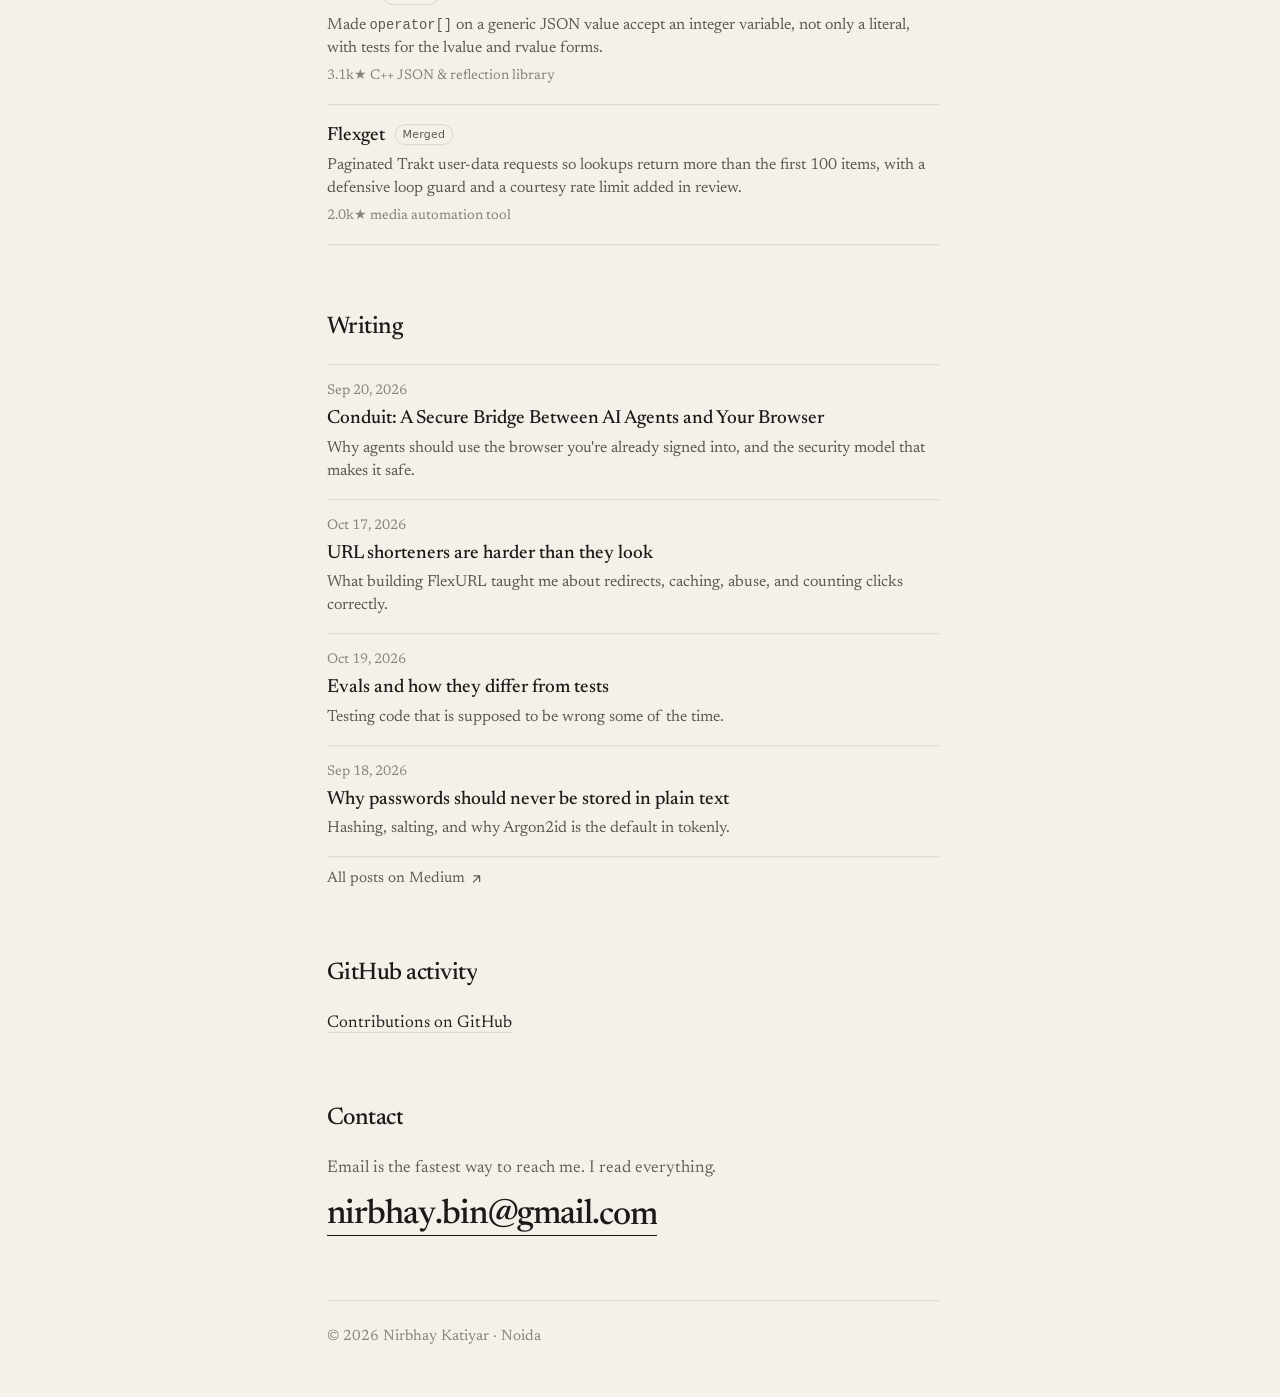
==== commit 0cd43997: "Add merged Meshery PR to open source contributions" ====
--- a/index.html
+++ b/index.html
@@ -80,7 +80,7 @@
   <ul>
     <li>Building <a href="https://zerodaily.in" target="_blank" rel="noopener"><b>zerodaily.in</b></a>, a fully automated tech news platform that turns <b>10,000+ articles a day</b> into short summaries.</li>
     <li><b>Backend &amp; operations engineer at Plany</b>. Moved the platform to AWS with zero downtime and cut cloud costs by <b>37%</b>.</li>
-    <li>Valid security disclosures at <b>Spotify</b>, <b>IBM</b>, and <b>Lightspark</b>, and merged PRs in <b>LibrePhotos</b>, <b>Glaze</b>, and <b>Flexget</b>.</li>
+    <li>Valid security disclosures at <b>Spotify</b>, <b>IBM</b>, and <b>Lightspark</b>, and merged PRs in <b>LibrePhotos</b>, <b>Glaze</b>, <b>Flexget</b>, and <b>Meshery</b>.</li>
   </ul>
   <div class="h-cta">
     <a class="h-btn solid" href="mailto:nirbhay.bin@gmail.com"><svg><use href="#i-mail"/></svg>Send an email</a>
@@ -198,6 +198,11 @@
 <section id="contributions" class="h-sec">
   <h2>Open source</h2>
   <div class="h-list">
+    <a class="h-row" href="https://github.com/meshery/meshery/pull/24271" target="_blank" rel="noopener">
+      <p class="h-rowtitle">Meshery <span class="h-tag">Merged</span></p>
+      <p>Replaced Cobra's generic argument error in <code>mesheryctl system start</code> with the structured MeshKit error and usage message its sibling commands already return, and added the table-driven test the command was missing.</p>
+      <p class="h-meta">12.3k★ cloud native manager</p>
+    </a>
     <a class="h-row" href="https://github.com/LibrePhotos/librephotos/pull/2558" target="_blank" rel="noopener">
       <p class="h-rowtitle">LibrePhotos <span class="h-tag">Merged</span></p>
       <p>Added a "Without Location" view for every photo missing GPS data, with tests across the Django API, the shared API client, and the React frontend.</p>
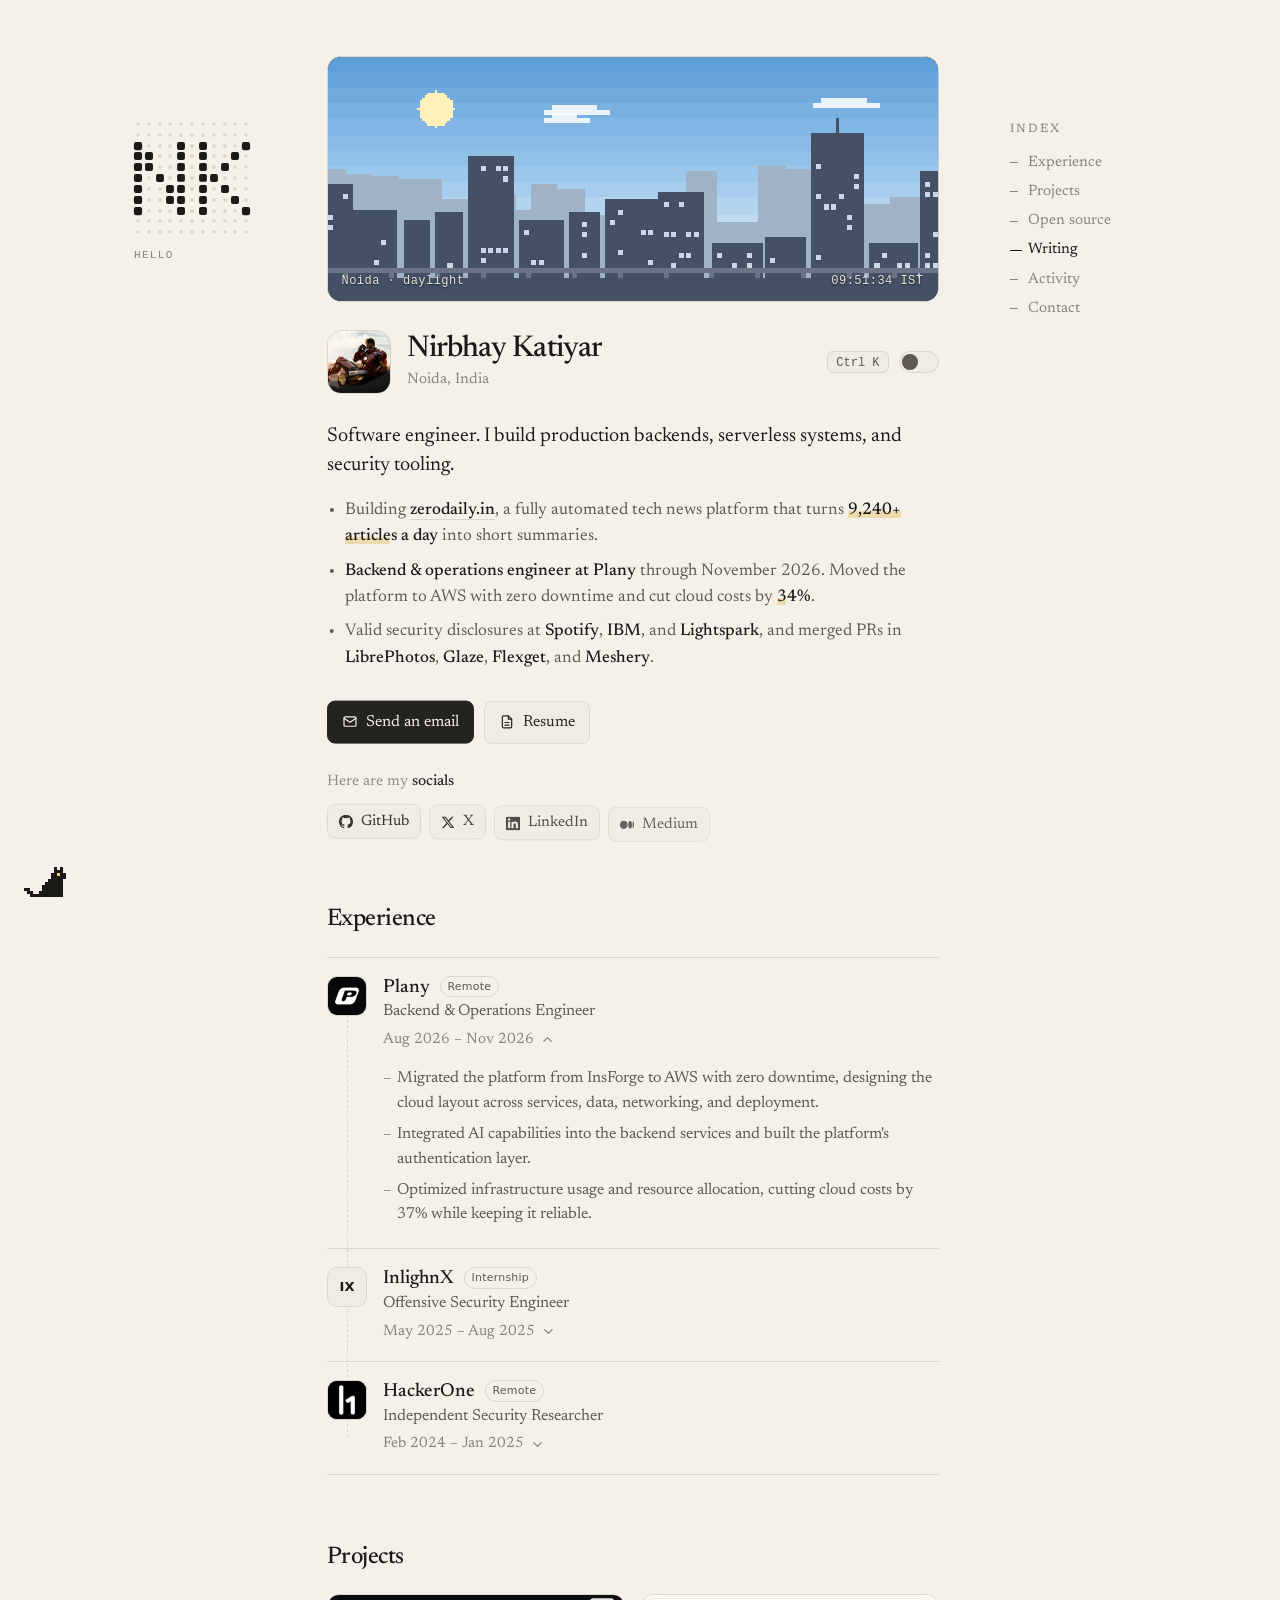
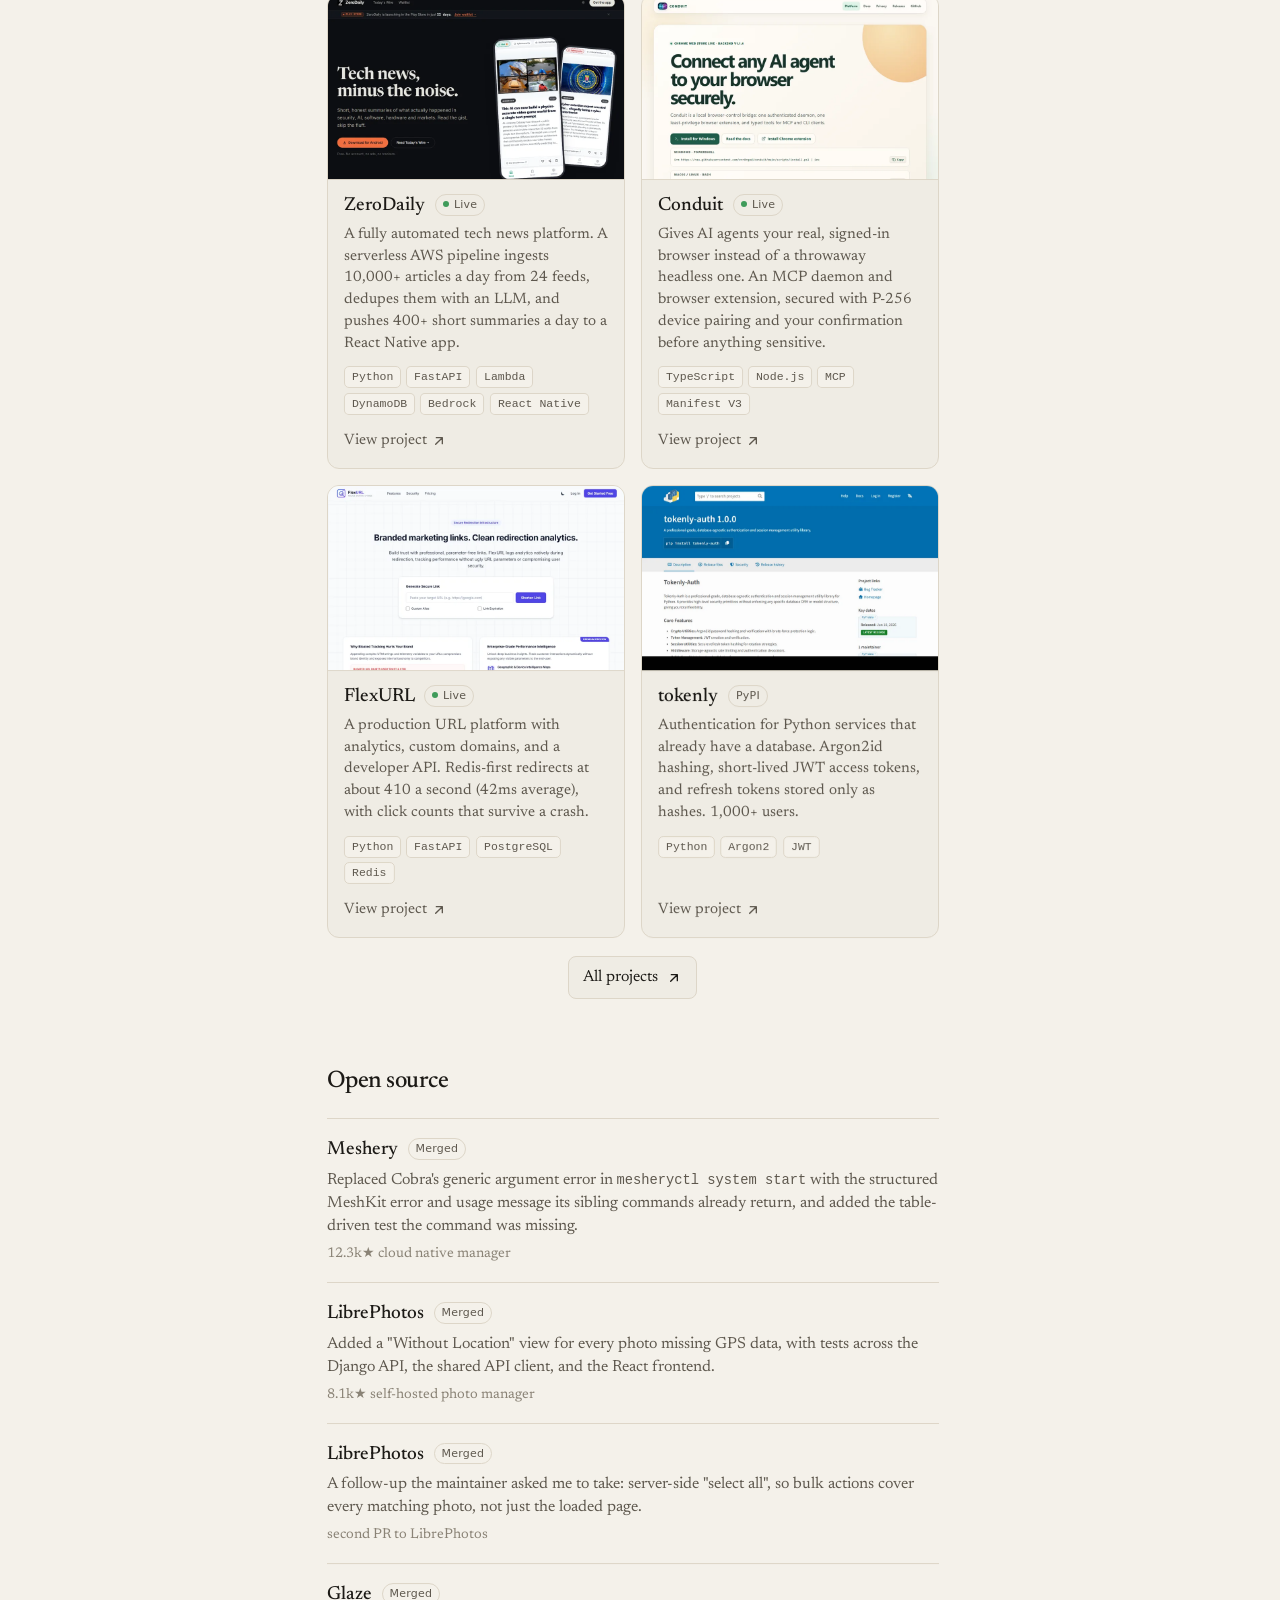
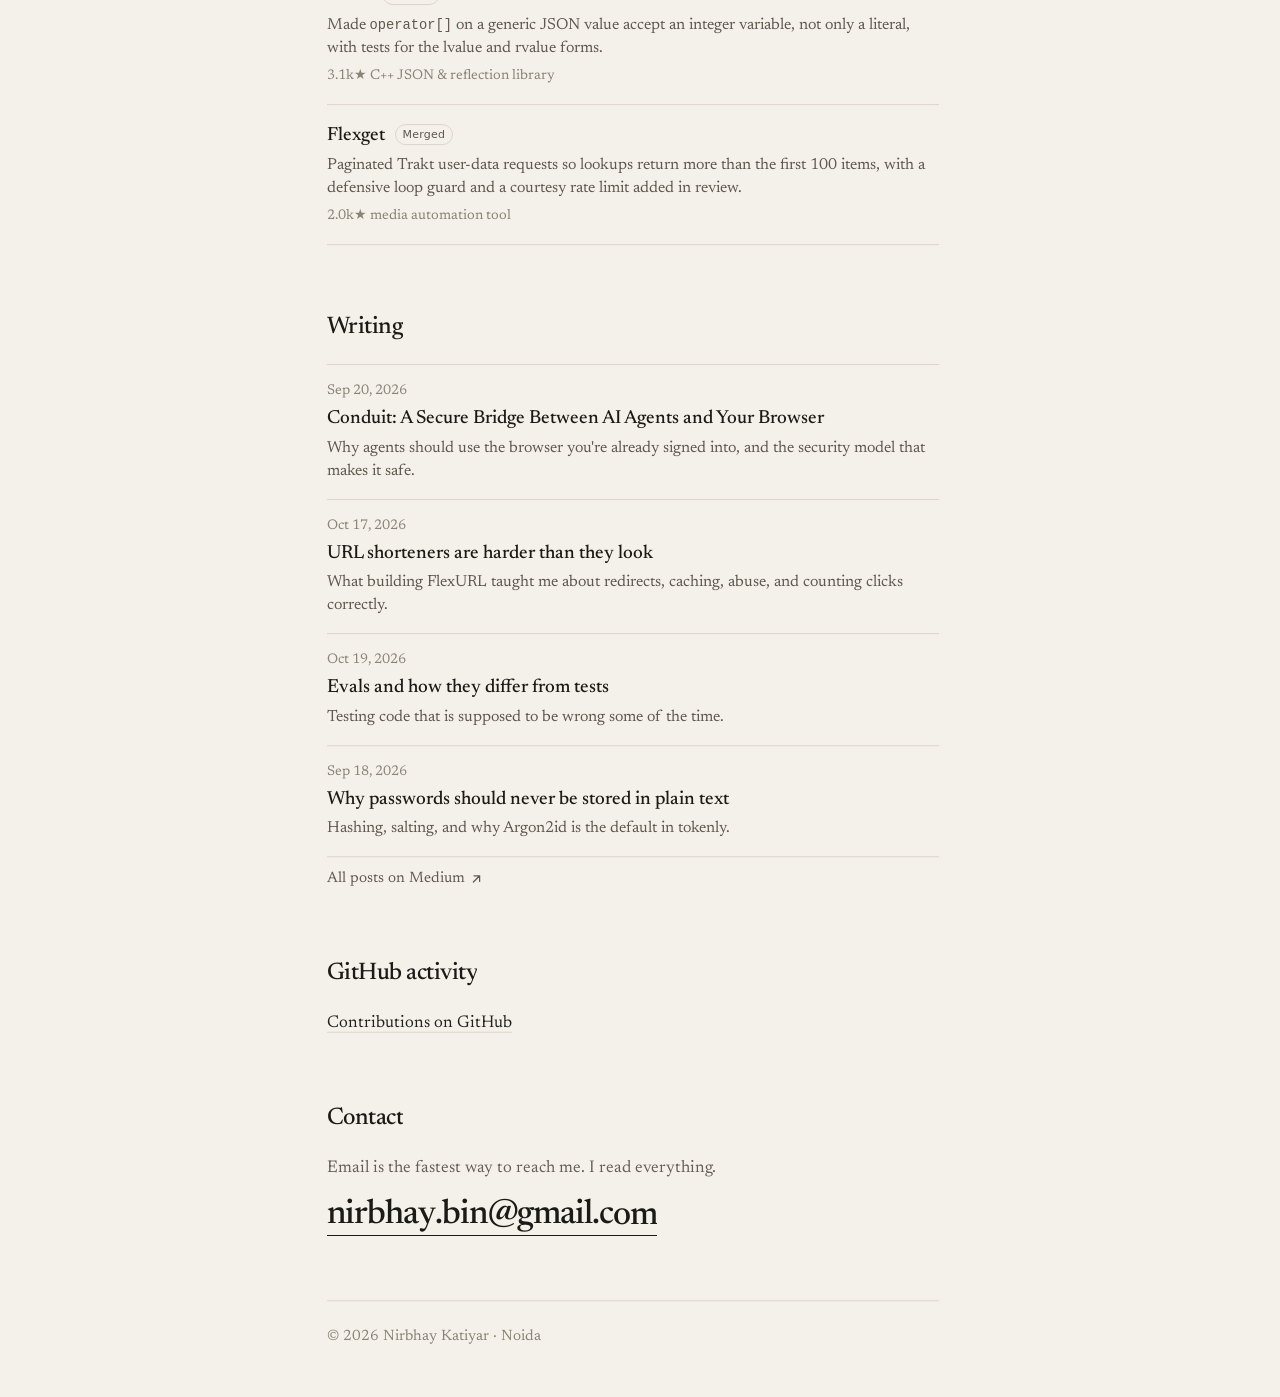
==== commit 658e79b1: "End Plany role in November 2026" ====
--- a/index.html
+++ b/index.html
@@ -79,7 +79,7 @@
   <p class="h-lede">Software engineer. I build production backends, serverless systems, and security tooling.</p>
   <ul>
     <li>Building <a href="https://zerodaily.in" target="_blank" rel="noopener"><b>zerodaily.in</b></a>, a fully automated tech news platform that turns <b>10,000+ articles a day</b> into short summaries.</li>
-    <li><b>Backend &amp; operations engineer at Plany</b>. Moved the platform to AWS with zero downtime and cut cloud costs by <b>37%</b>.</li>
+    <li><b>Backend &amp; operations engineer at Plany</b> through November 2026. Moved the platform to AWS with zero downtime and cut cloud costs by <b>37%</b>.</li>
     <li>Valid security disclosures at <b>Spotify</b>, <b>IBM</b>, and <b>Lightspark</b>, and merged PRs in <b>LibrePhotos</b>, <b>Glaze</b>, <b>Flexget</b>, and <b>Meshery</b>.</li>
   </ul>
   <div class="h-cta">
@@ -110,7 +110,7 @@
         <div class="h-jobtext">
           <p class="h-co">Plany <span class="h-tag">Remote</span></p>
           <p class="h-role">Backend &amp; Operations Engineer</p>
-          <p class="h-when">Aug 2026 – Present <svg class="h-chev"><use href="#i-chev"/></svg></p>
+          <p class="h-when">Aug 2026 – Nov 2026 <svg class="h-chev"><use href="#i-chev"/></svg></p>
         </div>
       </summary>
       <ul>
